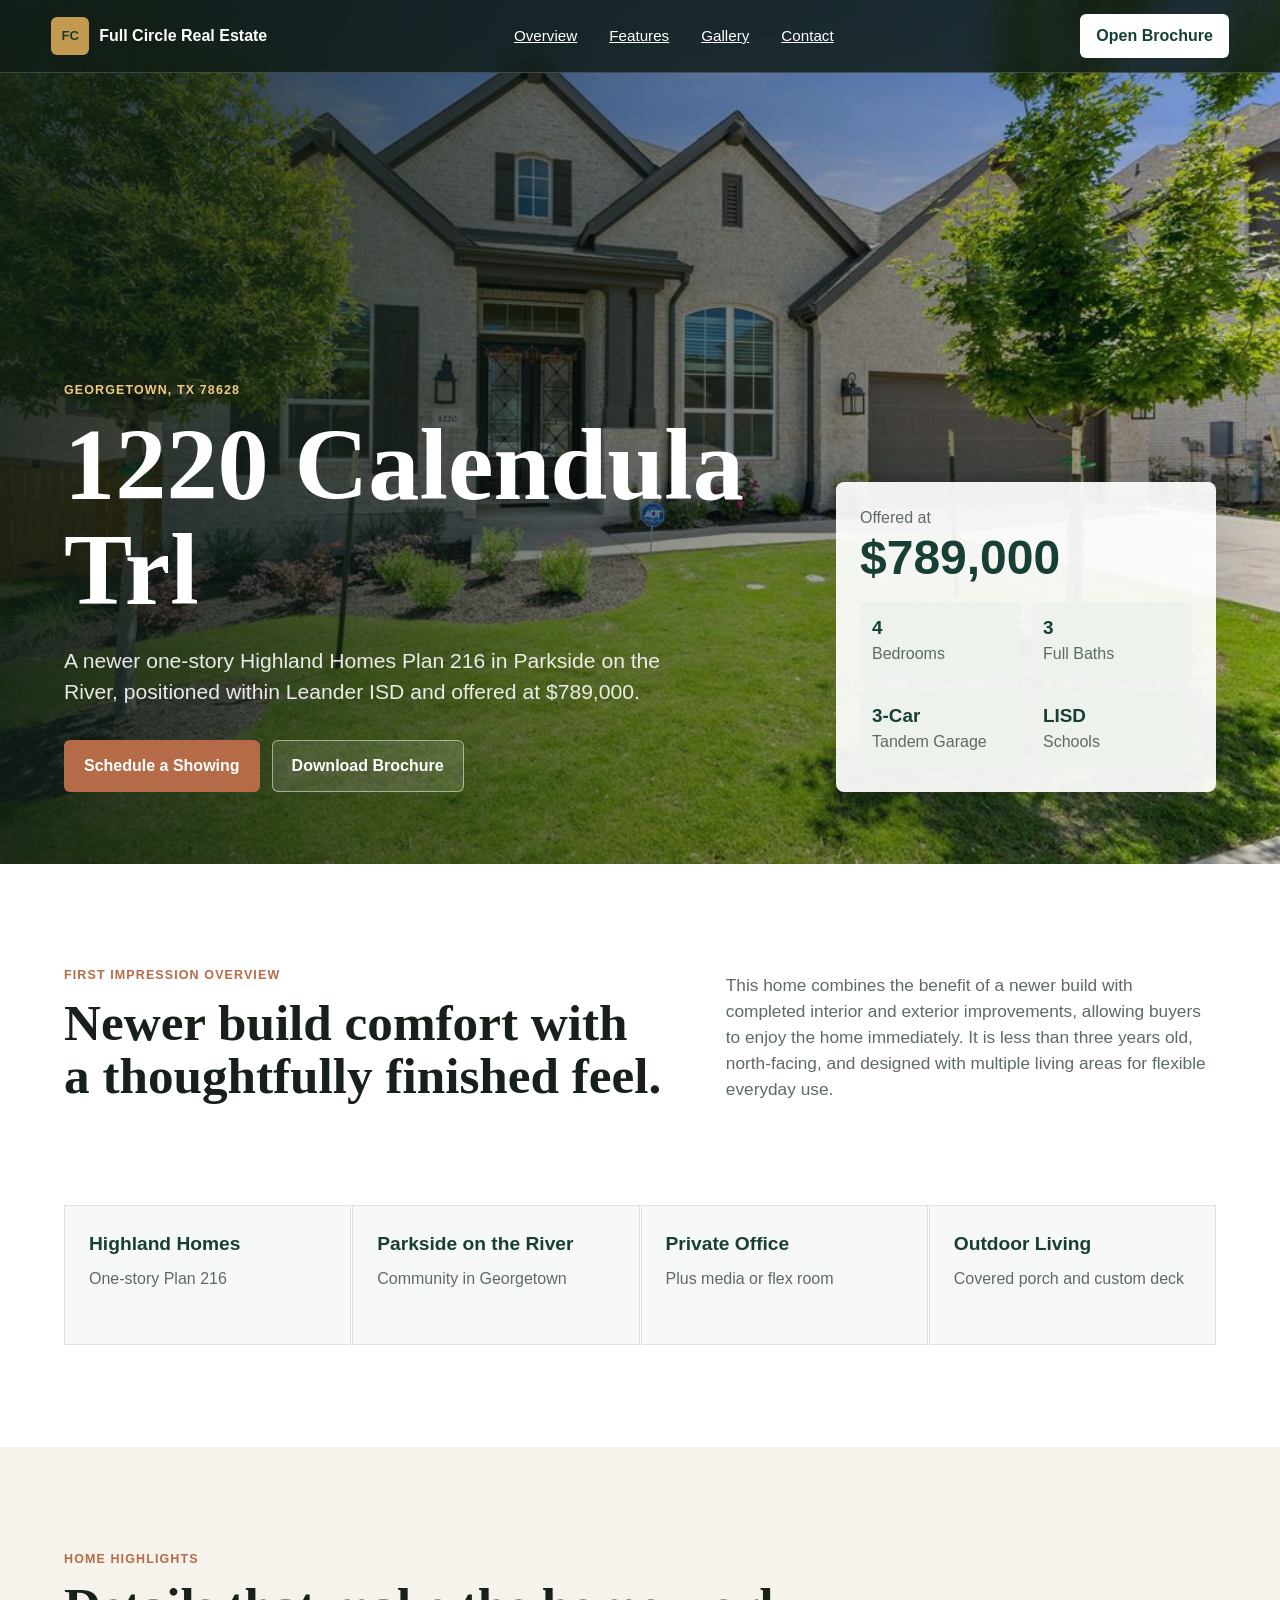
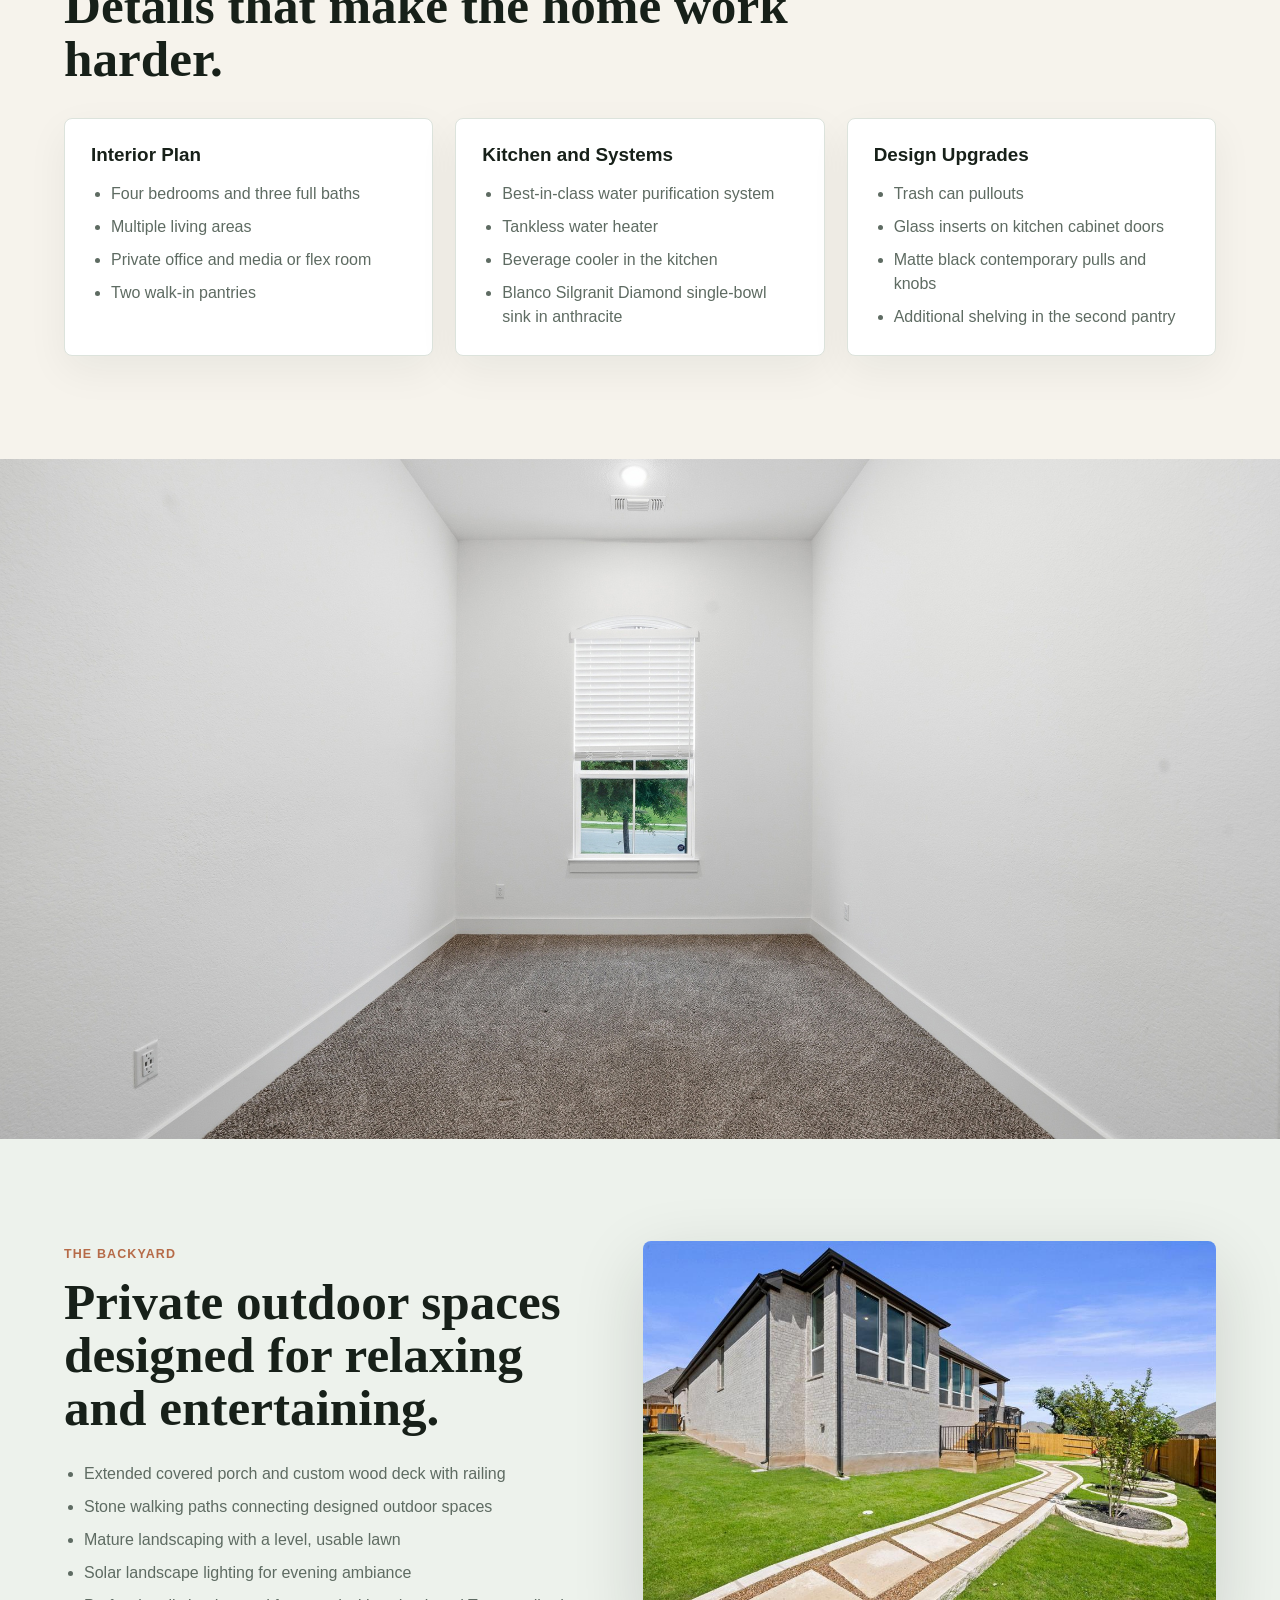
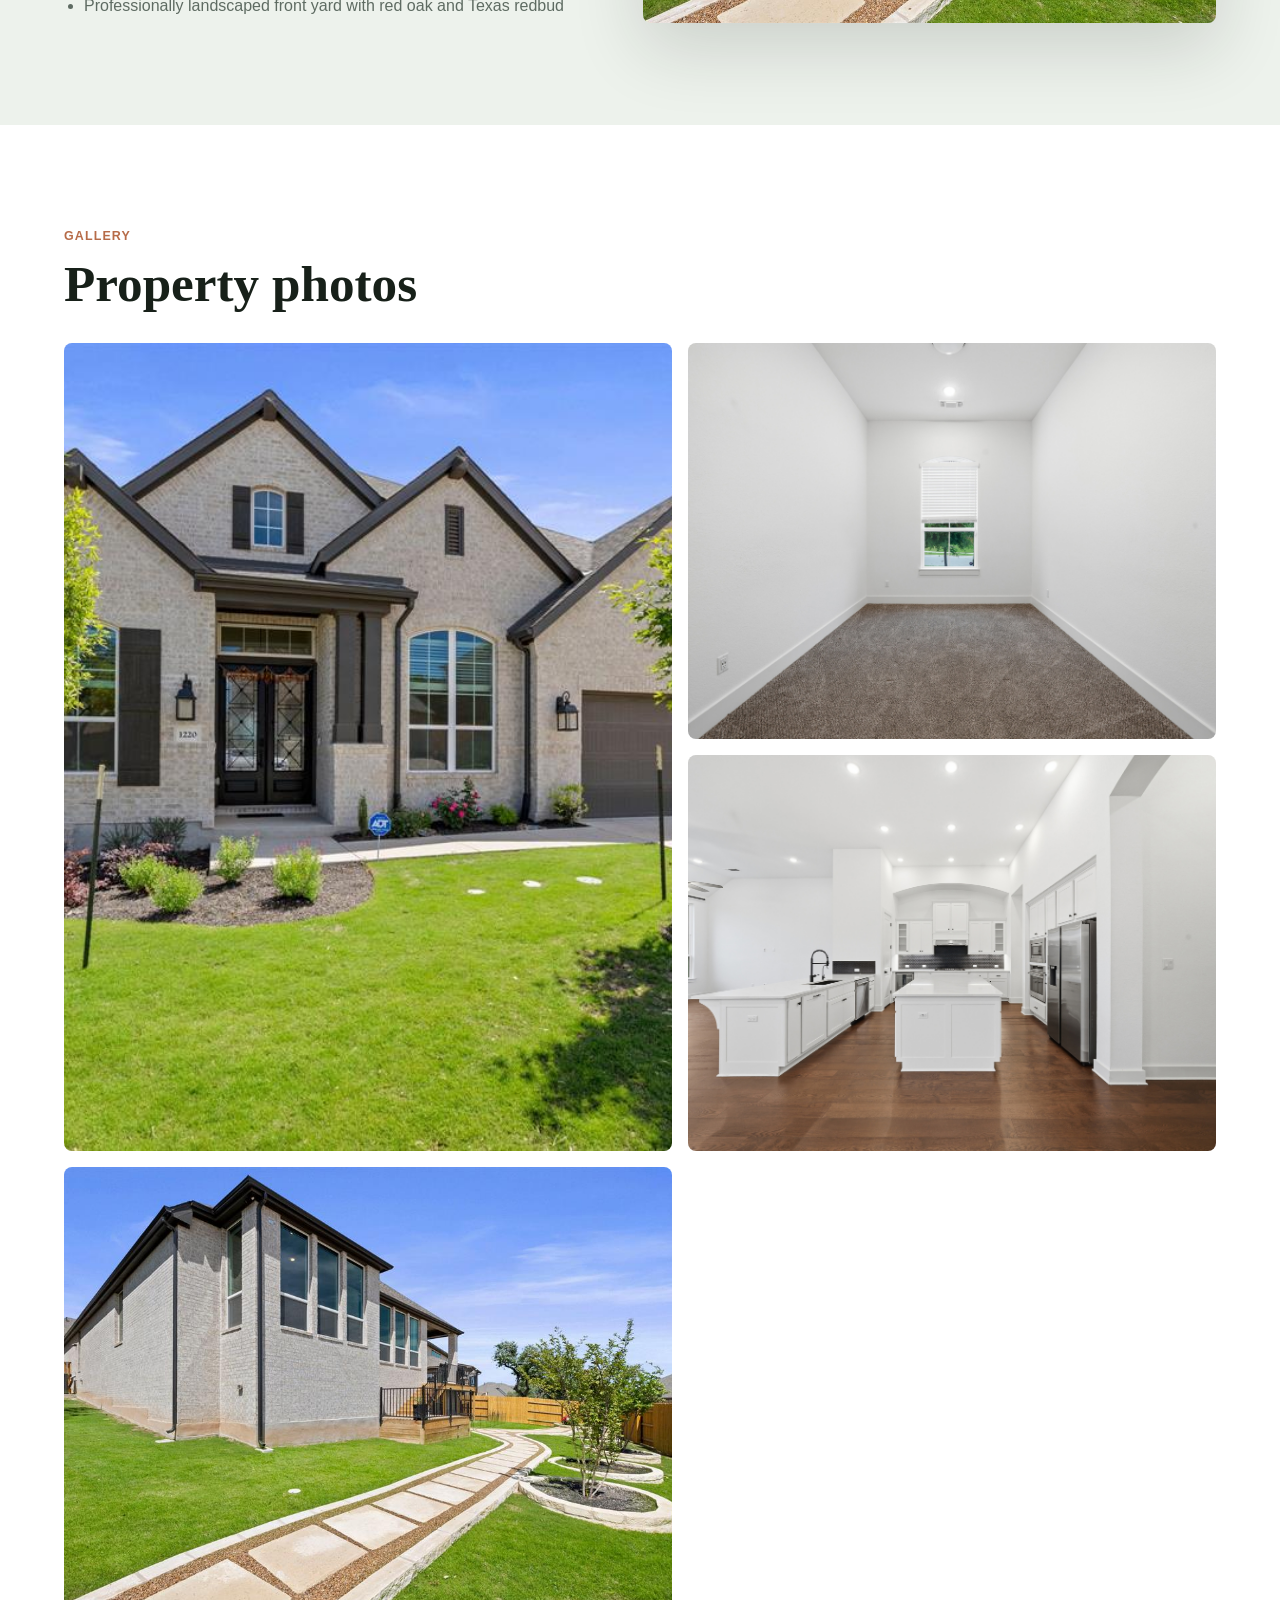
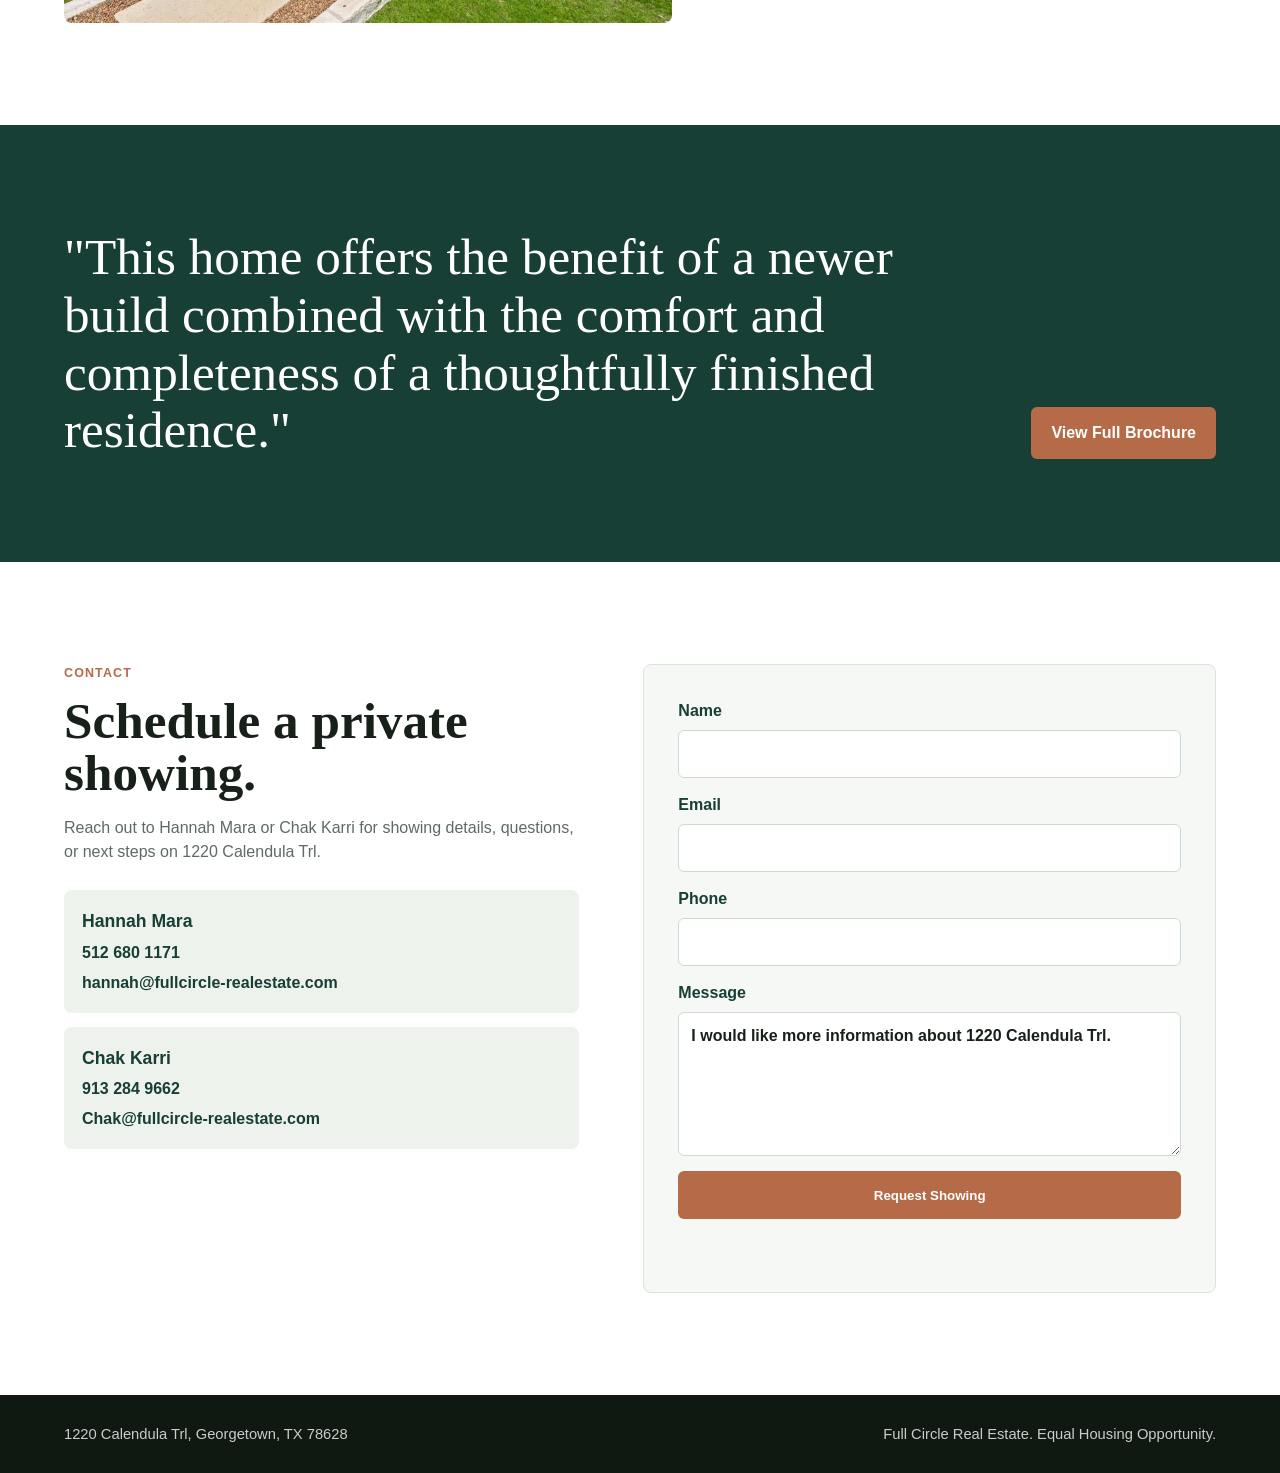
==== index.html @ 037b4bf0 "Add 1220 Calendula listing page" ====
<!doctype html>
<html lang="en">
  <head>
    <meta charset="utf-8" />
    <meta name="viewport" content="width=device-width, initial-scale=1" />
    <title>1220 Calendula Trl, Georgetown TX | Full Circle Real Estate</title>
    <meta
      name="description"
      content="1220 Calendula Trl in Georgetown, TX. Offered at $789,000 by Hannah Mara and Chak Karri with Full Circle Real Estate."
    />
    <link rel="stylesheet" href="styles.css" />
  </head>
  <body>
    <header class="site-header">
      <a class="brand" href="#home" aria-label="1220 Calendula Trl home">
        <span class="brand-mark">FC</span>
        <span>Full Circle Real Estate</span>
      </a>
      <nav class="main-nav" aria-label="Primary navigation">
        <a href="#overview">Overview</a>
        <a href="#features">Features</a>
        <a href="#gallery">Gallery</a>
        <a href="#contact">Contact</a>
      </nav>
      <a class="header-cta" href="assets/1220-calendula-brochure.pdf">Open Brochure</a>
    </header>

    <main>
      <section class="hero" id="home">
        <div class="hero-media" role="img" aria-label="Front exterior of 1220 Calendula Trl"></div>
        <div class="hero-content">
          <p class="eyebrow">Georgetown, TX 78628</p>
          <h1>1220 Calendula Trl</h1>
          <p>
            A newer one-story Highland Homes Plan 216 in Parkside on the River,
            positioned within Leander ISD and offered at $789,000.
          </p>
          <div class="hero-actions">
            <a class="button primary" href="#contact">Schedule a Showing</a>
            <a class="button secondary" href="assets/1220-calendula-brochure.pdf">Download Brochure</a>
          </div>
        </div>
        <aside class="price-panel" aria-label="Property summary">
          <span>Offered at</span>
          <strong>$789,000</strong>
          <div class="summary-grid">
            <span><b>4</b> Bedrooms</span>
            <span><b>3</b> Full Baths</span>
            <span><b>3-Car</b> Tandem Garage</span>
            <span><b>LISD</b> Schools</span>
          </div>
        </aside>
      </section>

      <section class="section overview-section" id="overview">
        <div>
          <p class="eyebrow">First impression overview</p>
          <h2>Newer build comfort with a thoughtfully finished feel.</h2>
        </div>
        <p>
          This home combines the benefit of a newer build with completed interior
          and exterior improvements, allowing buyers to enjoy the home immediately.
          It is less than three years old, north-facing, and designed with multiple
          living areas for flexible everyday use.
        </p>
      </section>

      <section class="section quick-facts" aria-label="Quick property facts">
        <article>
          <strong>Highland Homes</strong>
          <span>One-story Plan 216</span>
        </article>
        <article>
          <strong>Parkside on the River</strong>
          <span>Community in Georgetown</span>
        </article>
        <article>
          <strong>Private Office</strong>
          <span>Plus media or flex room</span>
        </article>
        <article>
          <strong>Outdoor Living</strong>
          <span>Covered porch and custom deck</span>
        </article>
      </section>

      <section class="section feature-section" id="features">
        <div class="section-heading">
          <p class="eyebrow">Home highlights</p>
          <h2>Details that make the home work harder.</h2>
        </div>
        <div class="feature-grid">
          <article>
            <h3>Interior Plan</h3>
            <ul>
              <li>Four bedrooms and three full baths</li>
              <li>Multiple living areas</li>
              <li>Private office and media or flex room</li>
              <li>Two walk-in pantries</li>
            </ul>
          </article>
          <article>
            <h3>Kitchen and Systems</h3>
            <ul>
              <li>Best-in-class water purification system</li>
              <li>Tankless water heater</li>
              <li>Beverage cooler in the kitchen</li>
              <li>Blanco Silgranit Diamond single-bowl sink in anthracite</li>
            </ul>
          </article>
          <article>
            <h3>Design Upgrades</h3>
            <ul>
              <li>Trash can pullouts</li>
              <li>Glass inserts on kitchen cabinet doors</li>
              <li>Matte black contemporary pulls and knobs</li>
              <li>Additional shelving in the second pantry</li>
            </ul>
          </article>
        </div>
      </section>

      <section class="image-band" aria-label="Kitchen and living area">
        <img src="assets/1220-calendula-living-kitchen.jpg" alt="Open living, dining, and kitchen area at 1220 Calendula Trl" />
      </section>

      <section class="section outdoor-section">
        <div class="outdoor-copy">
          <p class="eyebrow">The backyard</p>
          <h2>Private outdoor spaces designed for relaxing and entertaining.</h2>
          <ul class="check-list">
            <li>Extended covered porch and custom wood deck with railing</li>
            <li>Stone walking paths connecting designed outdoor spaces</li>
            <li>Mature landscaping with a level, usable lawn</li>
            <li>Solar landscape lighting for evening ambiance</li>
            <li>Professionally landscaped front yard with red oak and Texas redbud</li>
          </ul>
        </div>
        <img src="assets/1220-calendula-backyard.jpeg" alt="Backyard walking path and lawn at 1220 Calendula Trl" />
      </section>

      <section class="section gallery-section" id="gallery">
        <div class="section-heading">
          <p class="eyebrow">Gallery</p>
          <h2>Property photos</h2>
        </div>
        <div class="gallery-grid">
          <button type="button" data-image="assets/1220-calendula-front.jpeg" data-alt="Front exterior of 1220 Calendula Trl">
            <img src="assets/1220-calendula-front.jpeg" alt="Front exterior of 1220 Calendula Trl" />
          </button>
          <button type="button" data-image="assets/1220-calendula-living-kitchen.jpg" data-alt="Open living and kitchen area">
            <img src="assets/1220-calendula-living-kitchen.jpg" alt="Open living and kitchen area" />
          </button>
          <button type="button" data-image="assets/1220-calendula-kitchen.jpg" data-alt="Kitchen at 1220 Calendula Trl">
            <img src="assets/1220-calendula-kitchen.jpg" alt="Kitchen at 1220 Calendula Trl" />
          </button>
          <button type="button" data-image="assets/1220-calendula-backyard.jpeg" data-alt="Backyard at 1220 Calendula Trl">
            <img src="assets/1220-calendula-backyard.jpeg" alt="Backyard at 1220 Calendula Trl" />
          </button>
        </div>
      </section>

      <section class="section value-section">
        <blockquote>
          "This home offers the benefit of a newer build combined with the comfort
          and completeness of a thoughtfully finished residence."
        </blockquote>
        <a class="button primary" href="assets/1220-calendula-brochure.pdf">View Full Brochure</a>
      </section>

      <section class="section contact-section" id="contact">
        <div class="contact-copy">
          <p class="eyebrow">Contact</p>
          <h2>Schedule a private showing.</h2>
          <p>
            Reach out to Hannah Mara or Chak Karri for showing details, questions,
            or next steps on 1220 Calendula Trl.
          </p>
          <div class="agent-list">
            <article>
              <strong>Hannah Mara</strong>
              <a href="tel:+15126801171">512 680 1171</a>
              <a href="mailto:hannah@fullcircle-realestate.com">hannah@fullcircle-realestate.com</a>
            </article>
            <article>
              <strong>Chak Karri</strong>
              <a href="tel:+19132849662">913 284 9662</a>
              <a href="mailto:Chak@fullcircle-realestate.com">Chak@fullcircle-realestate.com</a>
            </article>
          </div>
        </div>

        <form class="contact-form" id="leadForm">
          <label>
            Name
            <input type="text" name="name" autocomplete="name" required />
          </label>
          <label>
            Email
            <input type="email" name="email" autocomplete="email" required />
          </label>
          <label>
            Phone
            <input type="tel" name="phone" autocomplete="tel" />
          </label>
          <label>
            Message
            <textarea name="message" rows="5">I would like more information about 1220 Calendula Trl.</textarea>
          </label>
          <button class="button primary" type="submit">Request Showing</button>
          <p class="form-status" id="formStatus" role="status" aria-live="polite"></p>
        </form>
      </section>
    </main>

    <footer class="site-footer">
      <span>1220 Calendula Trl, Georgetown, TX 78628</span>
      <span>Full Circle Real Estate. Equal Housing Opportunity.</span>
    </footer>

    <dialog class="lightbox" id="lightbox">
      <button class="lightbox-close" type="button" aria-label="Close photo">Close</button>
      <img src="assets/1220-calendula-front.jpeg" alt="Front exterior of 1220 Calendula Trl" />
    </dialog>

    <script src="script.js"></script>
  </body>
</html>
---- styles.css ----
:root {
  --ink: #172019;
  --muted: #5e6b62;
  --paper: #f6f3ec;
  --white: #ffffff;
  --line: #dce3dc;
  --forest: #173f35;
  --sage: #edf2ec;
  --clay: #b66b48;
  --gold: #c39a50;
  --shadow: 0 24px 70px rgba(23, 32, 25, 0.16);
}

* {
  box-sizing: border-box;
}

html {
  scroll-behavior: smooth;
}

body {
  margin: 0;
  color: var(--ink);
  background: var(--paper);
  font-family: Arial, Helvetica, sans-serif;
  line-height: 1.5;
}

img {
  display: block;
  max-width: 100%;
}

a {
  color: inherit;
}

.site-header {
  position: fixed;
  z-index: 10;
  top: 0;
  left: 0;
  right: 0;
  display: grid;
  grid-template-columns: auto 1fr auto;
  align-items: center;
  gap: 28px;
  min-height: 72px;
  padding: 14px clamp(18px, 4vw, 58px);
  color: var(--white);
  background: rgba(15, 27, 21, 0.82);
  border-bottom: 1px solid rgba(255, 255, 255, 0.18);
  backdrop-filter: blur(16px);
}

.brand,
.main-nav,
.header-cta,
.button,
.agent-list a {
  text-decoration: none;
}

.brand {
  display: inline-flex;
  align-items: center;
  gap: 10px;
  min-width: 0;
  font-weight: 800;
}

.brand-mark {
  display: grid;
  place-items: center;
  width: 38px;
  height: 38px;
  color: var(--forest);
  background: var(--gold);
  border-radius: 6px;
  font-size: 0.82rem;
}

.main-nav {
  justify-self: center;
  display: flex;
  gap: clamp(14px, 3vw, 32px);
  font-size: 0.95rem;
}

.header-cta {
  padding: 10px 16px;
  color: var(--forest);
  background: var(--white);
  border-radius: 6px;
  font-weight: 800;
}

.hero {
  position: relative;
  display: grid;
  grid-template-columns: minmax(0, 1fr) minmax(280px, 380px);
  align-items: end;
  gap: 32px;
  min-height: 96vh;
  padding: 118px clamp(20px, 5vw, 72px) 72px;
  overflow: hidden;
  color: var(--white);
  background: var(--forest);
}

.hero-media {
  position: absolute;
  inset: 0;
  background:
    linear-gradient(90deg, rgba(11, 24, 18, 0.86), rgba(11, 24, 18, 0.44) 52%, rgba(11, 24, 18, 0.14)),
    url("assets/1220-calendula-front.jpeg") center / cover;
}

.hero-content,
.price-panel {
  position: relative;
}

.hero-content {
  max-width: 760px;
}

.eyebrow {
  margin: 0 0 12px;
  color: var(--clay);
  font-size: 0.78rem;
  font-weight: 800;
  letter-spacing: 0.09em;
  text-transform: uppercase;
}

.hero .eyebrow {
  color: #f2c889;
}

h1,
h2,
h3,
p,
li {
  overflow-wrap: anywhere;
}

h1,
h2,
h3 {
  margin: 0;
  line-height: 1.03;
}

h1,
h2,
blockquote {
  font-family: Georgia, "Times New Roman", serif;
}

h1 {
  max-width: 760px;
  font-size: clamp(3rem, 8vw, 7rem);
  font-weight: 600;
}

h2 {
  font-size: clamp(2rem, 4vw, 4rem);
  font-weight: 600;
}

h3 {
  font-size: 1.18rem;
}

.hero-content p:not(.eyebrow) {
  max-width: 620px;
  margin: 22px 0 0;
  color: rgba(255, 255, 255, 0.89);
  font-size: clamp(1.05rem, 2vw, 1.32rem);
}

.hero-actions {
  display: flex;
  flex-wrap: wrap;
  gap: 12px;
  margin-top: 32px;
}

.button {
  display: inline-flex;
  align-items: center;
  justify-content: center;
  min-height: 48px;
  padding: 13px 19px;
  border: 1px solid transparent;
  border-radius: 6px;
  font-weight: 800;
  cursor: pointer;
}

.button.primary {
  color: var(--white);
  background: var(--clay);
}

.button.secondary {
  color: var(--white);
  border-color: rgba(255, 255, 255, 0.5);
  background: rgba(255, 255, 255, 0.12);
}

.price-panel {
  padding: 24px;
  color: var(--ink);
  background: rgba(255, 255, 255, 0.93);
  border-radius: 8px;
  box-shadow: var(--shadow);
}

.price-panel span {
  color: var(--muted);
}

.price-panel strong {
  display: block;
  margin: 4px 0 20px;
  color: var(--forest);
  font-size: clamp(2rem, 5vw, 3rem);
  line-height: 1;
}

.summary-grid {
  display: grid;
  grid-template-columns: 1fr 1fr;
  gap: 10px;
}

.summary-grid span {
  min-height: 78px;
  padding: 12px;
  background: var(--sage);
  border-radius: 6px;
}

.summary-grid b {
  display: block;
  color: var(--forest);
  font-size: 1.18rem;
}

.section {
  padding: clamp(58px, 8vw, 104px) clamp(20px, 5vw, 72px);
}

.overview-section {
  display: grid;
  grid-template-columns: minmax(0, 1fr) minmax(320px, 0.82fr);
  gap: clamp(28px, 5vw, 70px);
  align-items: end;
  background: var(--white);
}

.overview-section > p {
  margin: 0;
  color: var(--muted);
  font-size: 1.08rem;
}

.quick-facts {
  display: grid;
  grid-template-columns: repeat(4, 1fr);
  gap: 1px;
  padding-top: 0;
  background: var(--white);
}

.quick-facts article {
  min-height: 140px;
  padding: 24px;
  background: #f7f9f6;
  border: 1px solid var(--line);
}

.quick-facts strong,
.quick-facts span {
  display: block;
}

.quick-facts strong {
  color: var(--forest);
  font-size: 1.2rem;
}

.quick-facts span {
  margin-top: 8px;
  color: var(--muted);
}

.section-heading {
  max-width: 780px;
  margin-bottom: 32px;
}

.feature-grid {
  display: grid;
  grid-template-columns: repeat(3, 1fr);
  gap: 22px;
}

.feature-grid article {
  padding: 26px;
  background: var(--white);
  border: 1px solid var(--line);
  border-radius: 8px;
  box-shadow: 0 14px 42px rgba(24, 32, 27, 0.06);
}

ul {
  margin: 18px 0 0;
  padding-left: 20px;
  color: var(--muted);
}

li + li {
  margin-top: 9px;
}

.image-band {
  background: var(--forest);
}

.image-band img {
  width: 100%;
  max-height: 680px;
  object-fit: cover;
}

.outdoor-section {
  display: grid;
  grid-template-columns: minmax(0, 0.9fr) minmax(320px, 1fr);
  gap: clamp(28px, 5vw, 64px);
  align-items: center;
  background: var(--sage);
}

.outdoor-section img {
  width: 100%;
  border-radius: 8px;
  box-shadow: var(--shadow);
}

.check-list {
  margin-top: 28px;
}

.gallery-section {
  background: var(--white);
}

.gallery-grid {
  display: grid;
  grid-template-columns: 1.15fr 1fr;
  gap: 16px;
}

.gallery-grid button {
  padding: 0;
  overflow: hidden;
  background: none;
  border: 0;
  border-radius: 8px;
  cursor: pointer;
}

.gallery-grid button:first-child {
  grid-row: span 2;
}

.gallery-grid img {
  width: 100%;
  height: 100%;
  min-height: 220px;
  aspect-ratio: 4 / 3;
  object-fit: cover;
  transition: transform 180ms ease;
}

.gallery-grid button:hover img {
  transform: scale(1.03);
}

.value-section {
  display: flex;
  align-items: end;
  justify-content: space-between;
  gap: 28px;
  color: var(--white);
  background: var(--forest);
}

blockquote {
  max-width: 900px;
  margin: 0;
  font-size: clamp(1.8rem, 4vw, 3.5rem);
  line-height: 1.13;
}

.contact-section {
  display: grid;
  grid-template-columns: 0.9fr 1fr;
  gap: clamp(28px, 5vw, 70px);
  background: var(--white);
}

.contact-copy p:not(.eyebrow) {
  color: var(--muted);
}

.agent-list {
  display: grid;
  gap: 14px;
  margin-top: 26px;
}

.agent-list article {
  display: grid;
  gap: 6px;
  padding: 18px;
  background: var(--sage);
  border-radius: 8px;
}

.agent-list strong {
  color: var(--forest);
  font-size: 1.1rem;
}

.agent-list a {
  color: var(--forest);
  font-weight: 800;
}

.contact-form {
  display: grid;
  gap: 15px;
  padding: clamp(22px, 4vw, 34px);
  background: #f6f8f5;
  border: 1px solid var(--line);
  border-radius: 8px;
}

label {
  display: grid;
  gap: 7px;
  color: var(--forest);
  font-weight: 800;
}

input,
textarea {
  width: 100%;
  min-height: 46px;
  padding: 11px 12px;
  color: var(--ink);
  background: var(--white);
  border: 1px solid #cfd8cf;
  border-radius: 6px;
  font: inherit;
}

textarea {
  resize: vertical;
}

.form-status {
  min-height: 24px;
  margin: 0;
  color: var(--forest);
  font-weight: 800;
}

.site-footer {
  display: flex;
  justify-content: space-between;
  gap: 20px;
  padding: 28px clamp(20px, 5vw, 72px);
  color: rgba(255, 255, 255, 0.78);
  background: #101812;
  font-size: 0.92rem;
}

.lightbox {
  width: min(1100px, 92vw);
  padding: 0;
  overflow: visible;
  background: transparent;
  border: 0;
}

.lightbox::backdrop {
  background: rgba(9, 15, 11, 0.78);
}

.lightbox img {
  width: 100%;
  max-height: 82vh;
  object-fit: contain;
  background: var(--white);
  border-radius: 8px;
}

.lightbox-close {
  position: absolute;
  right: 0;
  bottom: calc(100% + 10px);
  min-height: 40px;
  padding: 8px 14px;
  color: var(--forest);
  background: var(--white);
  border: 0;
  border-radius: 6px;
  font: inherit;
  font-weight: 800;
  cursor: pointer;
}

@media (max-width: 940px) {
  .site-header {
    position: absolute;
    grid-template-columns: 1fr auto;
  }

  .main-nav {
    display: none;
  }

  .hero,
  .overview-section,
  .outdoor-section,
  .contact-section {
    grid-template-columns: 1fr;
  }

  .price-panel {
    max-width: 460px;
  }

  .quick-facts,
  .feature-grid {
    grid-template-columns: 1fr 1fr;
  }

  .value-section {
    align-items: start;
    flex-direction: column;
  }
}

@media (max-width: 640px) {
  .site-header {
    min-height: 68px;
    gap: 12px;
  }

  .brand span:last-child {
    max-width: 140px;
    line-height: 1.05;
  }

  .header-cta {
    padding: 9px 10px;
    font-size: 0.84rem;
  }

  .hero {
    min-height: 94vh;
    padding-top: 104px;
    padding-bottom: 42px;
  }

  .hero-actions {
    width: 100%;
  }

  .button {
    flex: 1 1 auto;
  }

  .summary-grid,
  .quick-facts,
  .feature-grid,
  .gallery-grid {
    grid-template-columns: 1fr;
  }

  .gallery-grid button:first-child {
    grid-row: auto;
  }

  .site-footer {
    flex-direction: column;
  }
}
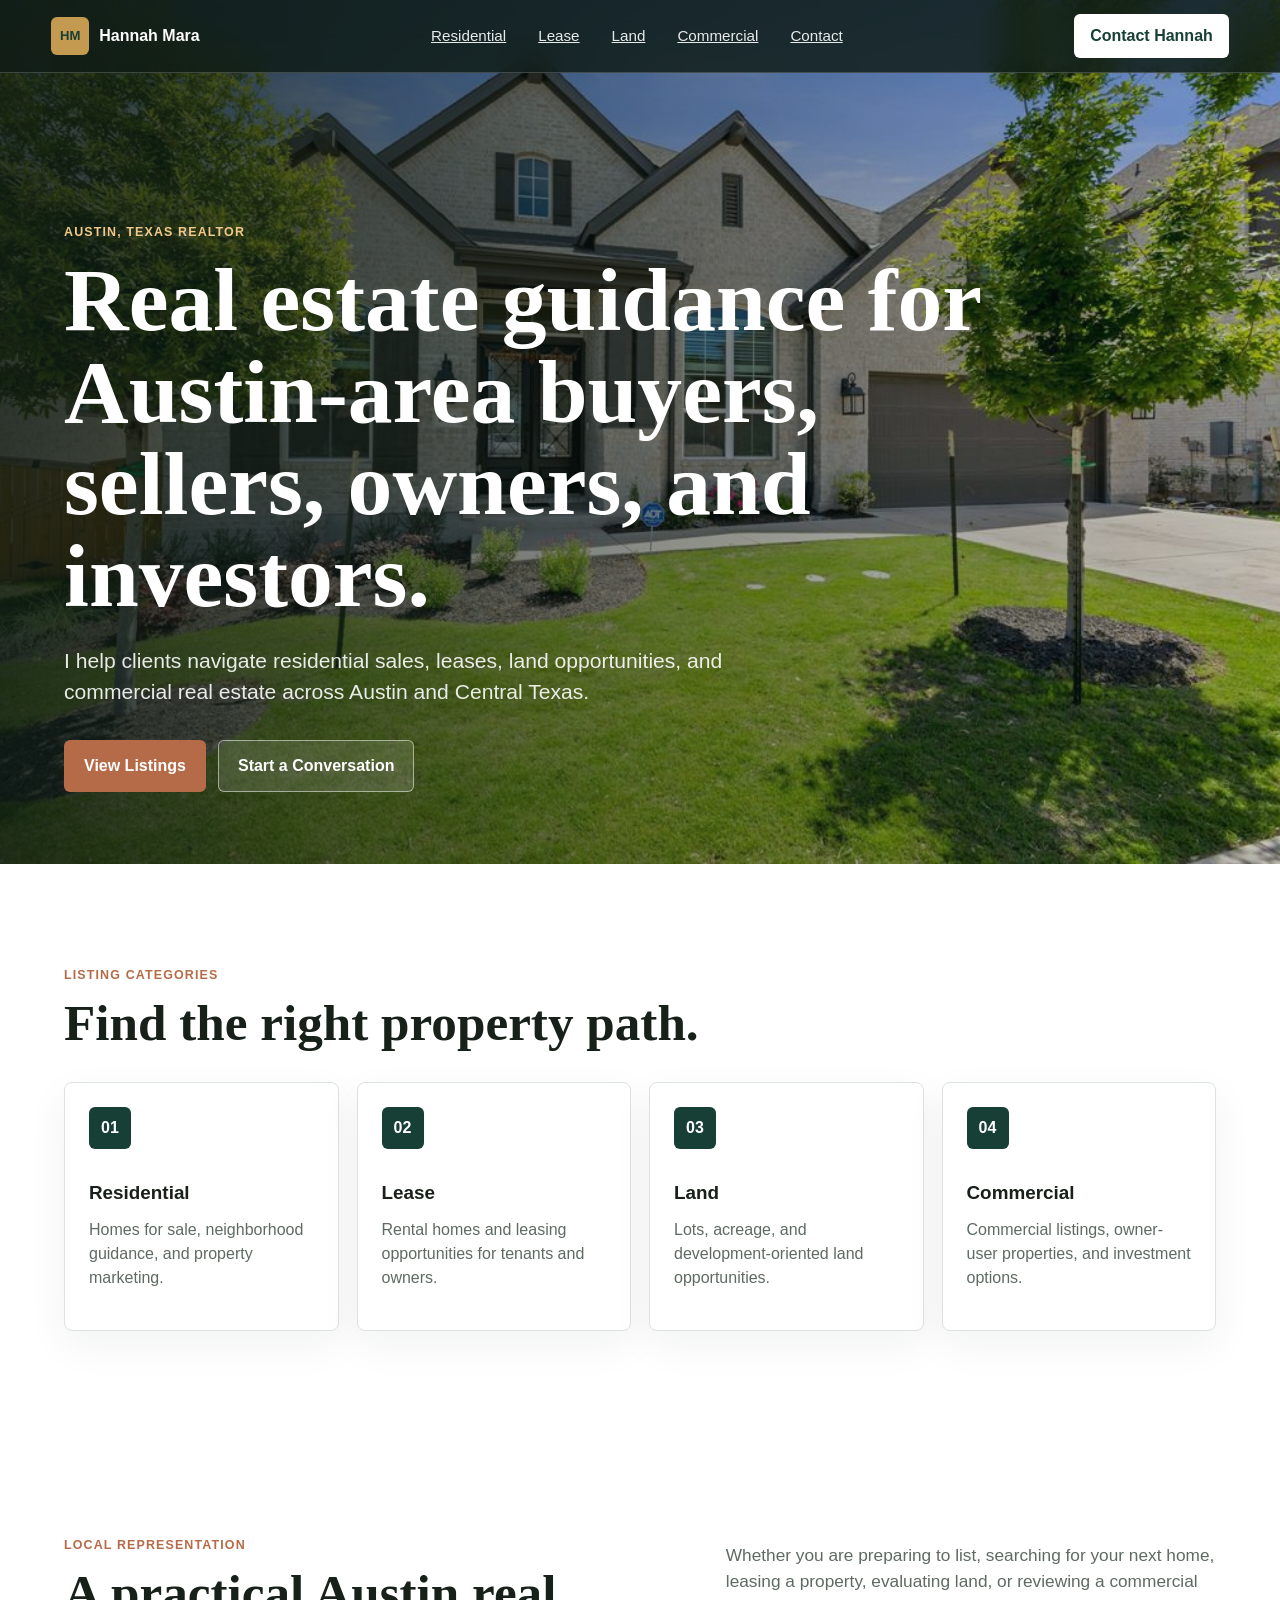
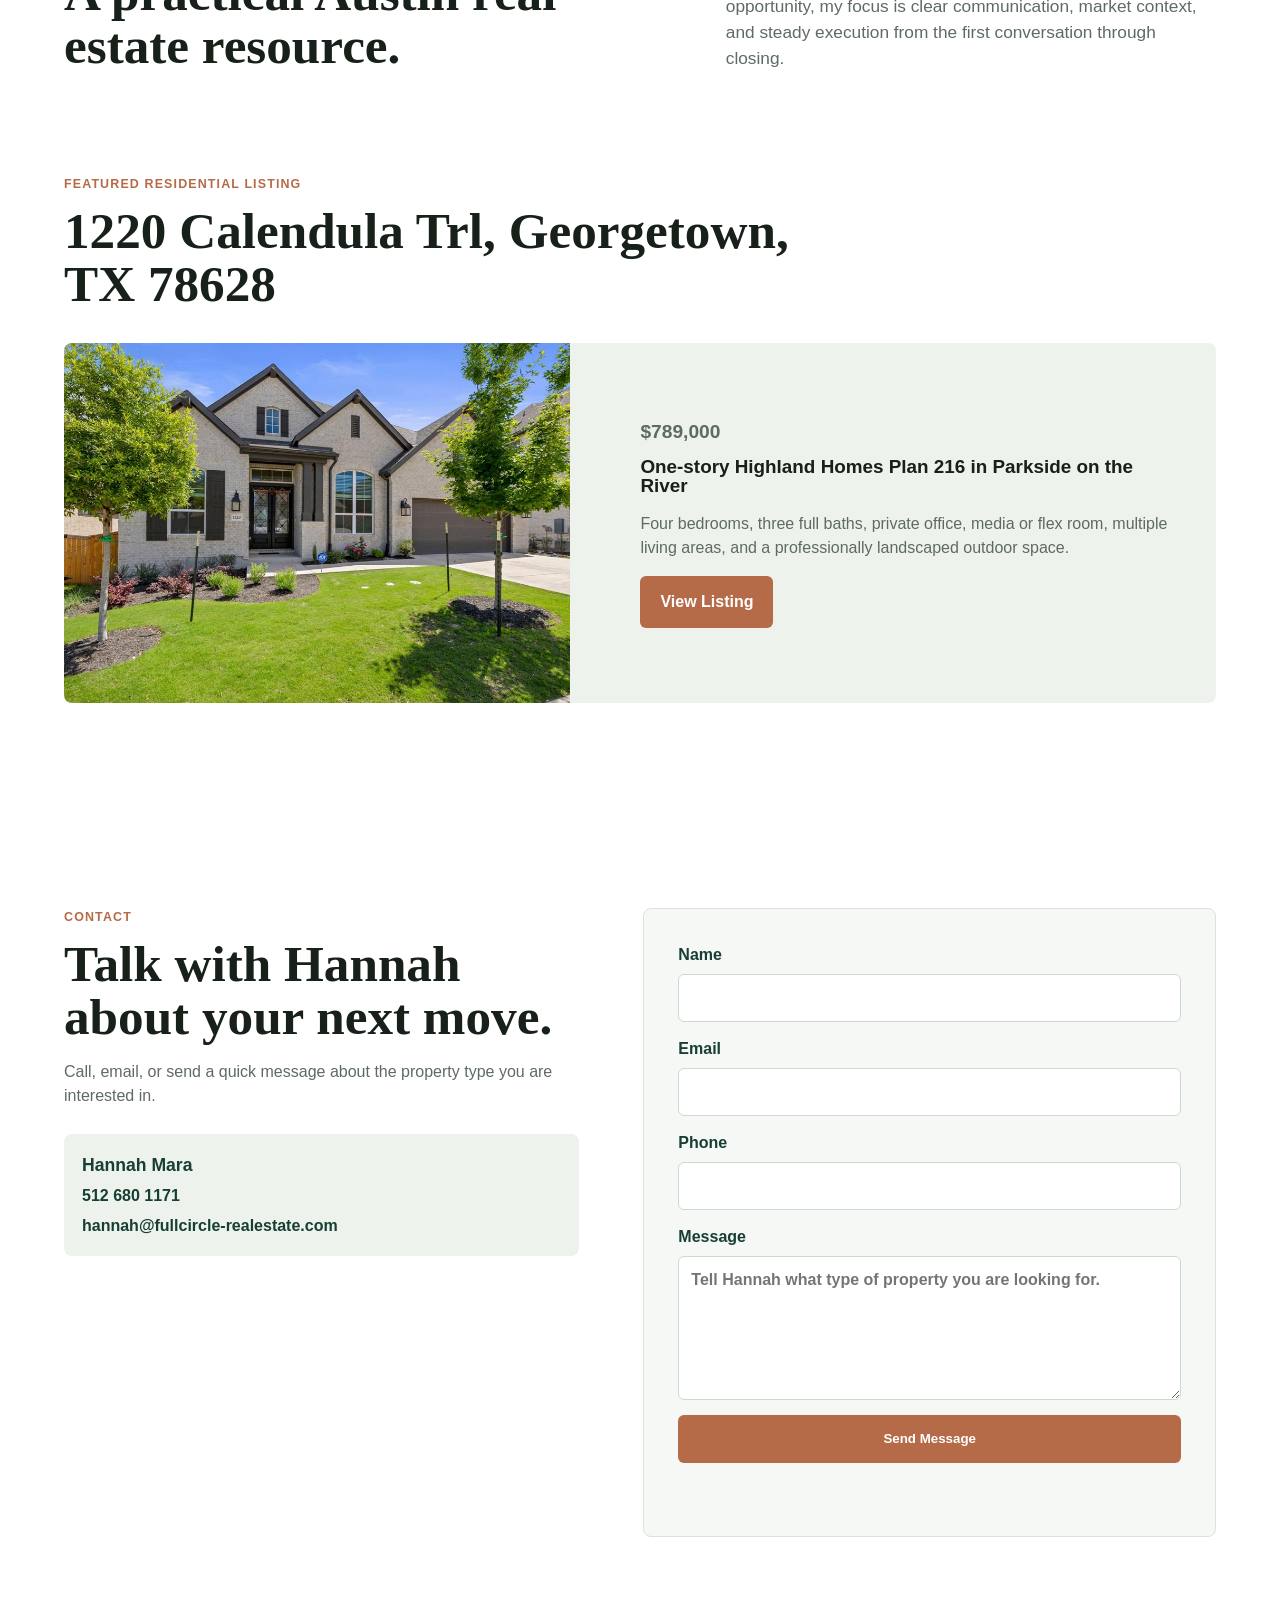
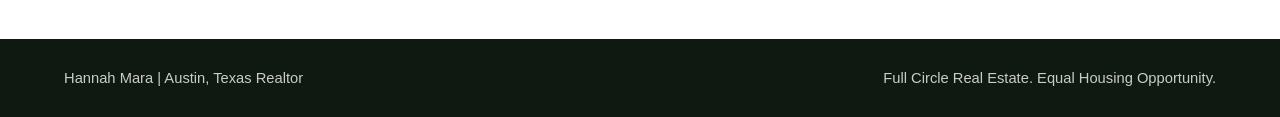
==== commit bafc1e12: "Restructure site by listing category" ====
--- a/index.html
+++ b/index.html
@@ -3,178 +3,114 @@
   <head>
     <meta charset="utf-8" />
     <meta name="viewport" content="width=device-width, initial-scale=1" />
-    <title>1220 Calendula Trl, Georgetown TX | Full Circle Real Estate</title>
+    <title>Hannah Mara | Austin Texas Realtor</title>
     <meta
       name="description"
-      content="1220 Calendula Trl in Georgetown, TX. Offered at $789,000 by Hannah Mara and Chak Karri with Full Circle Real Estate."
+      content="Hannah Mara is an Austin, Texas realtor helping clients with residential, lease, land, and commercial real estate listings."
     />
     <link rel="stylesheet" href="styles.css" />
   </head>
   <body>
     <header class="site-header">
-      <a class="brand" href="#home" aria-label="1220 Calendula Trl home">
-        <span class="brand-mark">FC</span>
-        <span>Full Circle Real Estate</span>
+      <a class="brand" href="index.html" aria-label="Hannah Mara home">
+        <span class="brand-mark">HM</span>
+        <span>Hannah Mara</span>
       </a>
       <nav class="main-nav" aria-label="Primary navigation">
-        <a href="#overview">Overview</a>
-        <a href="#features">Features</a>
-        <a href="#gallery">Gallery</a>
+        <a href="residential.html">Residential</a>
+        <a href="lease.html">Lease</a>
+        <a href="land.html">Land</a>
+        <a href="commercial.html">Commercial</a>
         <a href="#contact">Contact</a>
       </nav>
-      <a class="header-cta" href="assets/1220-calendula-brochure.pdf">Open Brochure</a>
+      <a class="header-cta" href="#contact">Contact Hannah</a>
     </header>
 
     <main>
-      <section class="hero" id="home">
-        <div class="hero-media" role="img" aria-label="Front exterior of 1220 Calendula Trl"></div>
-        <div class="hero-content">
-          <p class="eyebrow">Georgetown, TX 78628</p>
-          <h1>1220 Calendula Trl</h1>
+      <section class="home-hero">
+        <div class="home-hero-media" role="img" aria-label="Austin-area residential listing exterior"></div>
+        <div class="home-hero-content">
+          <p class="eyebrow">Austin, Texas Realtor</p>
+          <h1>Real estate guidance for Austin-area buyers, sellers, owners, and investors.</h1>
           <p>
-            A newer one-story Highland Homes Plan 216 in Parkside on the River,
-            positioned within Leander ISD and offered at $789,000.
+            I help clients navigate residential sales, leases, land opportunities,
+            and commercial real estate across Austin and Central Texas.
           </p>
           <div class="hero-actions">
-            <a class="button primary" href="#contact">Schedule a Showing</a>
-            <a class="button secondary" href="assets/1220-calendula-brochure.pdf">Download Brochure</a>
+            <a class="button primary" href="residential.html">View Listings</a>
+            <a class="button secondary" href="#contact">Start a Conversation</a>
           </div>
         </div>
-        <aside class="price-panel" aria-label="Property summary">
-          <span>Offered at</span>
-          <strong>$789,000</strong>
-          <div class="summary-grid">
-            <span><b>4</b> Bedrooms</span>
-            <span><b>3</b> Full Baths</span>
-            <span><b>3-Car</b> Tandem Garage</span>
-            <span><b>LISD</b> Schools</span>
-          </div>
-        </aside>
       </section>
 
-      <section class="section overview-section" id="overview">
+      <section class="section category-section" aria-label="Listing categories">
+        <div class="section-heading">
+          <p class="eyebrow">Listing categories</p>
+          <h2>Find the right property path.</h2>
+        </div>
+        <div class="category-grid">
+          <a class="category-card" href="residential.html">
+            <span>01</span>
+            <h3>Residential</h3>
+            <p>Homes for sale, neighborhood guidance, and property marketing.</p>
+          </a>
+          <a class="category-card" href="lease.html">
+            <span>02</span>
+            <h3>Lease</h3>
+            <p>Rental homes and leasing opportunities for tenants and owners.</p>
+          </a>
+          <a class="category-card" href="land.html">
+            <span>03</span>
+            <h3>Land</h3>
+            <p>Lots, acreage, and development-oriented land opportunities.</p>
+          </a>
+          <a class="category-card" href="commercial.html">
+            <span>04</span>
+            <h3>Commercial</h3>
+            <p>Commercial listings, owner-user properties, and investment options.</p>
+          </a>
+        </div>
+      </section>
+
+      <section class="section about-section">
         <div>
-          <p class="eyebrow">First impression overview</p>
-          <h2>Newer build comfort with a thoughtfully finished feel.</h2>
+          <p class="eyebrow">Local representation</p>
+          <h2>A practical Austin real estate resource.</h2>
         </div>
         <p>
-          This home combines the benefit of a newer build with completed interior
-          and exterior improvements, allowing buyers to enjoy the home immediately.
-          It is less than three years old, north-facing, and designed with multiple
-          living areas for flexible everyday use.
+          Whether you are preparing to list, searching for your next home, leasing
+          a property, evaluating land, or reviewing a commercial opportunity, my
+          focus is clear communication, market context, and steady execution from
+          the first conversation through closing.
         </p>
       </section>
 
-      <section class="section quick-facts" aria-label="Quick property facts">
-        <article>
-          <strong>Highland Homes</strong>
-          <span>One-story Plan 216</span>
+      <section class="section featured-section">
+        <div class="section-heading">
+          <p class="eyebrow">Featured residential listing</p>
+          <h2>1220 Calendula Trl, Georgetown, TX 78628</h2>
+        </div>
+        <article class="listing-preview">
+          <img src="assets/1220-calendula-front.jpeg" alt="Front exterior of 1220 Calendula Trl" />
+          <div>
+            <p class="listing-price">$789,000</p>
+            <h3>One-story Highland Homes Plan 216 in Parkside on the River</h3>
+            <p>
+              Four bedrooms, three full baths, private office, media or flex room,
+              multiple living areas, and a professionally landscaped outdoor space.
+            </p>
+            <a class="button primary" href="residential/1220-calendula-trl.html">View Listing</a>
+          </div>
         </article>
-        <article>
-          <strong>Parkside on the River</strong>
-          <span>Community in Georgetown</span>
-        </article>
-        <article>
-          <strong>Private Office</strong>
-          <span>Plus media or flex room</span>
-        </article>
-        <article>
-          <strong>Outdoor Living</strong>
-          <span>Covered porch and custom deck</span>
-        </article>
-      </section>
-
-      <section class="section feature-section" id="features">
-        <div class="section-heading">
-          <p class="eyebrow">Home highlights</p>
-          <h2>Details that make the home work harder.</h2>
-        </div>
-        <div class="feature-grid">
-          <article>
-            <h3>Interior Plan</h3>
-            <ul>
-              <li>Four bedrooms and three full baths</li>
-              <li>Multiple living areas</li>
-              <li>Private office and media or flex room</li>
-              <li>Two walk-in pantries</li>
-            </ul>
-          </article>
-          <article>
-            <h3>Kitchen and Systems</h3>
-            <ul>
-              <li>Best-in-class water purification system</li>
-              <li>Tankless water heater</li>
-              <li>Beverage cooler in the kitchen</li>
-              <li>Blanco Silgranit Diamond single-bowl sink in anthracite</li>
-            </ul>
-          </article>
-          <article>
-            <h3>Design Upgrades</h3>
-            <ul>
-              <li>Trash can pullouts</li>
-              <li>Glass inserts on kitchen cabinet doors</li>
-              <li>Matte black contemporary pulls and knobs</li>
-              <li>Additional shelving in the second pantry</li>
-            </ul>
-          </article>
-        </div>
-      </section>
-
-      <section class="image-band" aria-label="Kitchen and living area">
-        <img src="assets/1220-calendula-living-kitchen.jpg" alt="Open living, dining, and kitchen area at 1220 Calendula Trl" />
-      </section>
-
-      <section class="section outdoor-section">
-        <div class="outdoor-copy">
-          <p class="eyebrow">The backyard</p>
-          <h2>Private outdoor spaces designed for relaxing and entertaining.</h2>
-          <ul class="check-list">
-            <li>Extended covered porch and custom wood deck with railing</li>
-            <li>Stone walking paths connecting designed outdoor spaces</li>
-            <li>Mature landscaping with a level, usable lawn</li>
-            <li>Solar landscape lighting for evening ambiance</li>
-            <li>Professionally landscaped front yard with red oak and Texas redbud</li>
-          </ul>
-        </div>
-        <img src="assets/1220-calendula-backyard.jpeg" alt="Backyard walking path and lawn at 1220 Calendula Trl" />
-      </section>
-
-      <section class="section gallery-section" id="gallery">
-        <div class="section-heading">
-          <p class="eyebrow">Gallery</p>
-          <h2>Property photos</h2>
-        </div>
-        <div class="gallery-grid">
-          <button type="button" data-image="assets/1220-calendula-front.jpeg" data-alt="Front exterior of 1220 Calendula Trl">
-            <img src="assets/1220-calendula-front.jpeg" alt="Front exterior of 1220 Calendula Trl" />
-          </button>
-          <button type="button" data-image="assets/1220-calendula-living-kitchen.jpg" data-alt="Open living and kitchen area">
-            <img src="assets/1220-calendula-living-kitchen.jpg" alt="Open living and kitchen area" />
-          </button>
-          <button type="button" data-image="assets/1220-calendula-kitchen.jpg" data-alt="Kitchen at 1220 Calendula Trl">
-            <img src="assets/1220-calendula-kitchen.jpg" alt="Kitchen at 1220 Calendula Trl" />
-          </button>
-          <button type="button" data-image="assets/1220-calendula-backyard.jpeg" data-alt="Backyard at 1220 Calendula Trl">
-            <img src="assets/1220-calendula-backyard.jpeg" alt="Backyard at 1220 Calendula Trl" />
-          </button>
-        </div>
-      </section>
-
-      <section class="section value-section">
-        <blockquote>
-          "This home offers the benefit of a newer build combined with the comfort
-          and completeness of a thoughtfully finished residence."
-        </blockquote>
-        <a class="button primary" href="assets/1220-calendula-brochure.pdf">View Full Brochure</a>
       </section>
 
       <section class="section contact-section" id="contact">
         <div class="contact-copy">
           <p class="eyebrow">Contact</p>
-          <h2>Schedule a private showing.</h2>
+          <h2>Talk with Hannah about your next move.</h2>
           <p>
-            Reach out to Hannah Mara or Chak Karri for showing details, questions,
-            or next steps on 1220 Calendula Trl.
+            Call, email, or send a quick message about the property type you are
+            interested in.
           </p>
           <div class="agent-list">
             <article>
@@ -182,14 +118,8 @@
               <a href="tel:+15126801171">512 680 1171</a>
               <a href="mailto:hannah@fullcircle-realestate.com">hannah@fullcircle-realestate.com</a>
             </article>
-            <article>
-              <strong>Chak Karri</strong>
-              <a href="tel:+19132849662">913 284 9662</a>
-              <a href="mailto:Chak@fullcircle-realestate.com">Chak@fullcircle-realestate.com</a>
-            </article>
           </div>
         </div>
-
         <form class="contact-form" id="leadForm">
           <label>
             Name
@@ -205,23 +135,18 @@
           </label>
           <label>
             Message
-            <textarea name="message" rows="5">I would like more information about 1220 Calendula Trl.</textarea>
+            <textarea name="message" rows="5" placeholder="Tell Hannah what type of property you are looking for."></textarea>
           </label>
-          <button class="button primary" type="submit">Request Showing</button>
+          <button class="button primary" type="submit">Send Message</button>
           <p class="form-status" id="formStatus" role="status" aria-live="polite"></p>
         </form>
       </section>
     </main>
 
     <footer class="site-footer">
-      <span>1220 Calendula Trl, Georgetown, TX 78628</span>
+      <span>Hannah Mara | Austin, Texas Realtor</span>
       <span>Full Circle Real Estate. Equal Housing Opportunity.</span>
     </footer>
-
-    <dialog class="lightbox" id="lightbox">
-      <button class="lightbox-close" type="button" aria-label="Close photo">Close</button>
-      <img src="assets/1220-calendula-front.jpeg" alt="Front exterior of 1220 Calendula Trl" />
-    </dialog>
 
     <script src="script.js"></script>
   </body>
--- a/styles.css
+++ b/styles.css
@@ -54,11 +54,16 @@
   backdrop-filter: blur(16px);
 }
 
+.site-header.solid {
+  background: var(--forest);
+}
+
 .brand,
 .main-nav,
 .header-cta,
 .button,
-.agent-list a {
+.agent-list a,
+.category-card {
   text-decoration: none;
 }
 
@@ -88,6 +93,15 @@
   font-size: 0.95rem;
 }
 
+.main-nav a {
+  opacity: 0.9;
+}
+
+.main-nav a.active {
+  color: #f2c889;
+  opacity: 1;
+}
+
 .header-cta {
   padding: 10px 16px;
   color: var(--forest);
@@ -96,30 +110,61 @@
   font-weight: 800;
 }
 
+.home-hero,
 .hero {
   position: relative;
+  min-height: 96vh;
+  overflow: hidden;
+  color: var(--white);
+  background: var(--forest);
+}
+
+.home-hero {
+  display: grid;
+  align-items: end;
+  padding: 118px clamp(20px, 5vw, 72px) 72px;
+}
+
+.home-hero-media,
+.hero-media {
+  position: absolute;
+  inset: 0;
+}
+
+.home-hero-media {
+  background:
+    linear-gradient(90deg, rgba(11, 24, 18, 0.84), rgba(11, 24, 18, 0.45) 52%, rgba(11, 24, 18, 0.2)),
+    url("assets/1220-calendula-front.jpeg") center / cover;
+}
+
+.home-hero-content,
+.hero-content,
+.price-panel {
+  position: relative;
+}
+
+.home-hero-content {
+  max-width: 940px;
+}
+
+.hero {
   display: grid;
   grid-template-columns: minmax(0, 1fr) minmax(280px, 380px);
   align-items: end;
   gap: 32px;
-  min-height: 96vh;
   padding: 118px clamp(20px, 5vw, 72px) 72px;
-  overflow: hidden;
-  color: var(--white);
-  background: var(--forest);
-}
-
-.hero-media {
-  position: absolute;
-  inset: 0;
+}
+
+.calendula-hero {
   background:
     linear-gradient(90deg, rgba(11, 24, 18, 0.86), rgba(11, 24, 18, 0.44) 52%, rgba(11, 24, 18, 0.14)),
     url("assets/1220-calendula-front.jpeg") center / cover;
 }
 
-.hero-content,
-.price-panel {
-  position: relative;
+.listing-hero .calendula-hero {
+  background:
+    linear-gradient(90deg, rgba(11, 24, 18, 0.86), rgba(11, 24, 18, 0.44) 52%, rgba(11, 24, 18, 0.14)),
+    url("../assets/1220-calendula-front.jpeg") center / cover;
 }
 
 .hero-content {
@@ -135,6 +180,7 @@
   text-transform: uppercase;
 }
 
+.home-hero .eyebrow,
 .hero .eyebrow {
   color: #f2c889;
 }
@@ -161,8 +207,8 @@
 }
 
 h1 {
-  max-width: 760px;
-  font-size: clamp(3rem, 8vw, 7rem);
+  max-width: 1000px;
+  font-size: clamp(2.8rem, 7vw, 6rem);
   font-weight: 600;
 }
 
@@ -175,8 +221,9 @@
   font-size: 1.18rem;
 }
 
+.home-hero-content p:not(.eyebrow),
 .hero-content p:not(.eyebrow) {
-  max-width: 620px;
+  max-width: 680px;
   margin: 22px 0 0;
   color: rgba(255, 255, 255, 0.89);
   font-size: clamp(1.05rem, 2vw, 1.32rem);
@@ -255,18 +302,167 @@
   padding: clamp(58px, 8vw, 104px) clamp(20px, 5vw, 72px);
 }
 
+.page-main {
+  padding-top: 72px;
+}
+
+.page-heading {
+  color: var(--white);
+  background: var(--forest);
+}
+
+.page-heading h1 {
+  max-width: 900px;
+}
+
+.page-heading p:not(.eyebrow) {
+  max-width: 680px;
+  color: rgba(255, 255, 255, 0.82);
+  font-size: 1.12rem;
+}
+
+.category-section,
+.featured-section,
+.gallery-section,
+.overview-section,
+.about-section,
+.contact-section {
+  background: var(--white);
+}
+
+.section-heading {
+  max-width: 780px;
+  margin-bottom: 32px;
+}
+
+.category-grid {
+  display: grid;
+  grid-template-columns: repeat(4, 1fr);
+  gap: 18px;
+}
+
+.category-card,
+.empty-state,
+.listing-card,
+.feature-grid article {
+  background: var(--white);
+  border: 1px solid var(--line);
+  border-radius: 8px;
+  box-shadow: 0 14px 42px rgba(24, 32, 27, 0.06);
+}
+
+.category-card {
+  display: grid;
+  min-height: 230px;
+  padding: 24px;
+  color: var(--ink);
+}
+
+.category-card span {
+  display: grid;
+  place-items: center;
+  width: 42px;
+  height: 42px;
+  color: var(--white);
+  background: var(--forest);
+  border-radius: 6px;
+  font-weight: 800;
+}
+
+.category-card h3 {
+  align-self: end;
+  margin-top: 34px;
+}
+
+.category-card p,
+.listing-preview p,
+.listing-card p,
+.empty-state p,
+.about-section > p,
+.overview-section > p,
+.contact-copy p:not(.eyebrow) {
+  color: var(--muted);
+}
+
+.about-section,
 .overview-section {
   display: grid;
   grid-template-columns: minmax(0, 1fr) minmax(320px, 0.82fr);
   gap: clamp(28px, 5vw, 70px);
   align-items: end;
-  background: var(--white);
-}
-
+}
+
+.about-section > p,
 .overview-section > p {
   margin: 0;
+  font-size: 1.08rem;
+}
+
+.featured-section {
+  padding-top: 0;
+}
+
+.listing-preview,
+.listing-card {
+  display: grid;
+  grid-template-columns: minmax(280px, 0.82fr) 1fr;
+  gap: 28px;
+  overflow: hidden;
+}
+
+.listing-preview {
+  background: var(--sage);
+  border-radius: 8px;
+}
+
+.listing-preview img,
+.listing-card img {
+  width: 100%;
+  height: 100%;
+  min-height: 360px;
+  object-fit: cover;
+}
+
+.listing-preview > div,
+.listing-card-body {
+  align-self: center;
+  padding: clamp(24px, 4vw, 42px);
+}
+
+.listing-price {
+  margin: 0 0 10px;
+  color: var(--clay);
+  font-weight: 800;
+  font-size: 1.2rem;
+}
+
+.listing-card h2 {
+  font-family: Georgia, "Times New Roman", serif;
+  font-size: clamp(2rem, 4vw, 3.2rem);
+}
+
+.listing-index {
+  background: var(--paper);
+}
+
+.empty-state {
+  max-width: 780px;
+  margin: 0 auto;
+  text-align: center;
+}
+
+.empty-state h2 {
+  font-size: clamp(2rem, 4vw, 3rem);
+}
+
+ul {
+  margin: 18px 0 0;
+  padding-left: 20px;
   color: var(--muted);
-  font-size: 1.08rem;
+}
+
+li + li {
+  margin-top: 9px;
 }
 
 .quick-facts {
@@ -299,11 +495,6 @@
   color: var(--muted);
 }
 
-.section-heading {
-  max-width: 780px;
-  margin-bottom: 32px;
-}
-
 .feature-grid {
   display: grid;
   grid-template-columns: repeat(3, 1fr);
@@ -312,20 +503,6 @@
 
 .feature-grid article {
   padding: 26px;
-  background: var(--white);
-  border: 1px solid var(--line);
-  border-radius: 8px;
-  box-shadow: 0 14px 42px rgba(24, 32, 27, 0.06);
-}
-
-ul {
-  margin: 18px 0 0;
-  padding-left: 20px;
-  color: var(--muted);
-}
-
-li + li {
-  margin-top: 9px;
 }
 
 .image-band {
@@ -354,10 +531,6 @@
 
 .check-list {
   margin-top: 28px;
-}
-
-.gallery-section {
-  background: var(--white);
 }
 
 .gallery-grid {
@@ -412,11 +585,6 @@
   display: grid;
   grid-template-columns: 0.9fr 1fr;
   gap: clamp(28px, 5vw, 70px);
-  background: var(--white);
-}
-
-.contact-copy p:not(.eyebrow) {
-  color: var(--muted);
 }
 
 .agent-list {
@@ -527,7 +695,7 @@
   cursor: pointer;
 }
 
-@media (max-width: 940px) {
+@media (max-width: 980px) {
   .site-header {
     position: absolute;
     grid-template-columns: 1fr auto;
@@ -538,9 +706,12 @@
   }
 
   .hero,
+  .about-section,
   .overview-section,
   .outdoor-section,
-  .contact-section {
+  .contact-section,
+  .listing-preview,
+  .listing-card {
     grid-template-columns: 1fr;
   }
 
@@ -548,6 +719,7 @@
     max-width: 460px;
   }
 
+  .category-grid,
   .quick-facts,
   .feature-grid {
     grid-template-columns: 1fr 1fr;
@@ -575,6 +747,7 @@
     font-size: 0.84rem;
   }
 
+  .home-hero,
   .hero {
     min-height: 94vh;
     padding-top: 104px;
@@ -590,6 +763,7 @@
   }
 
   .summary-grid,
+  .category-grid,
   .quick-facts,
   .feature-grid,
   .gallery-grid {
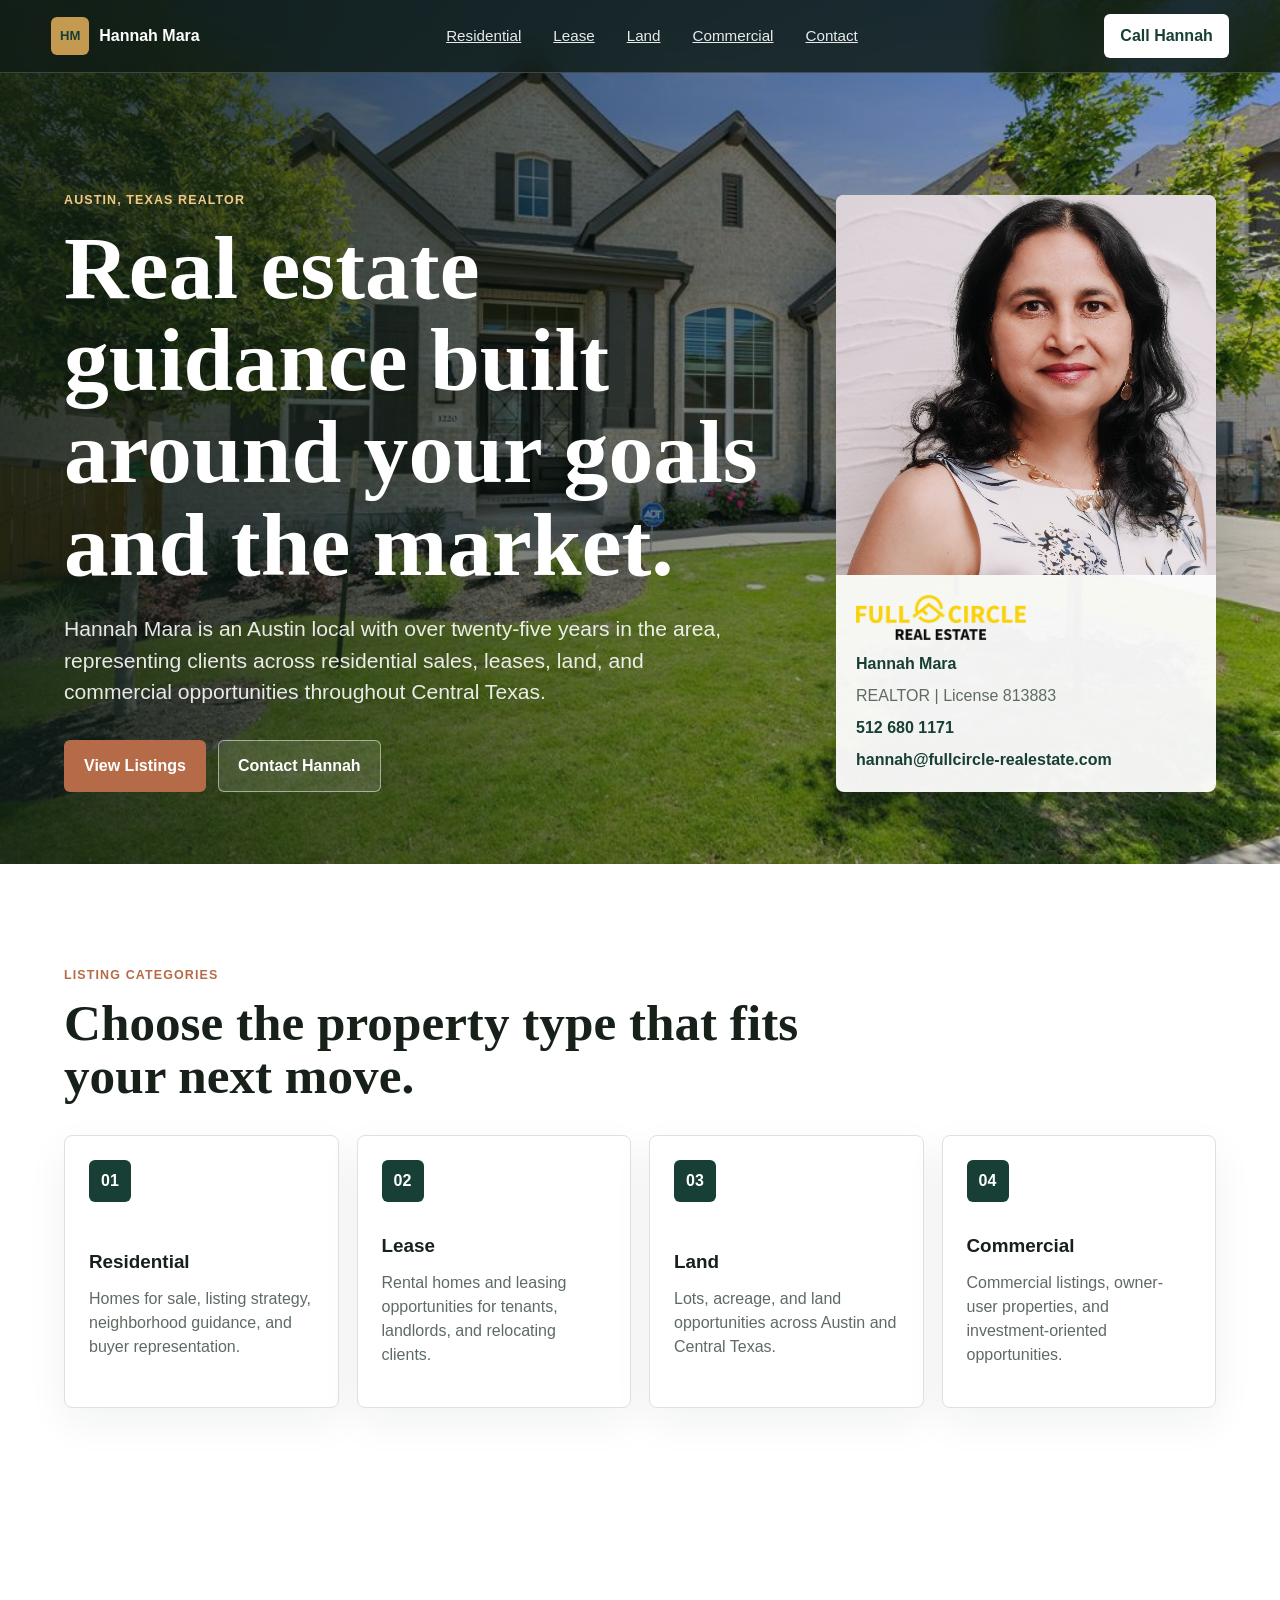
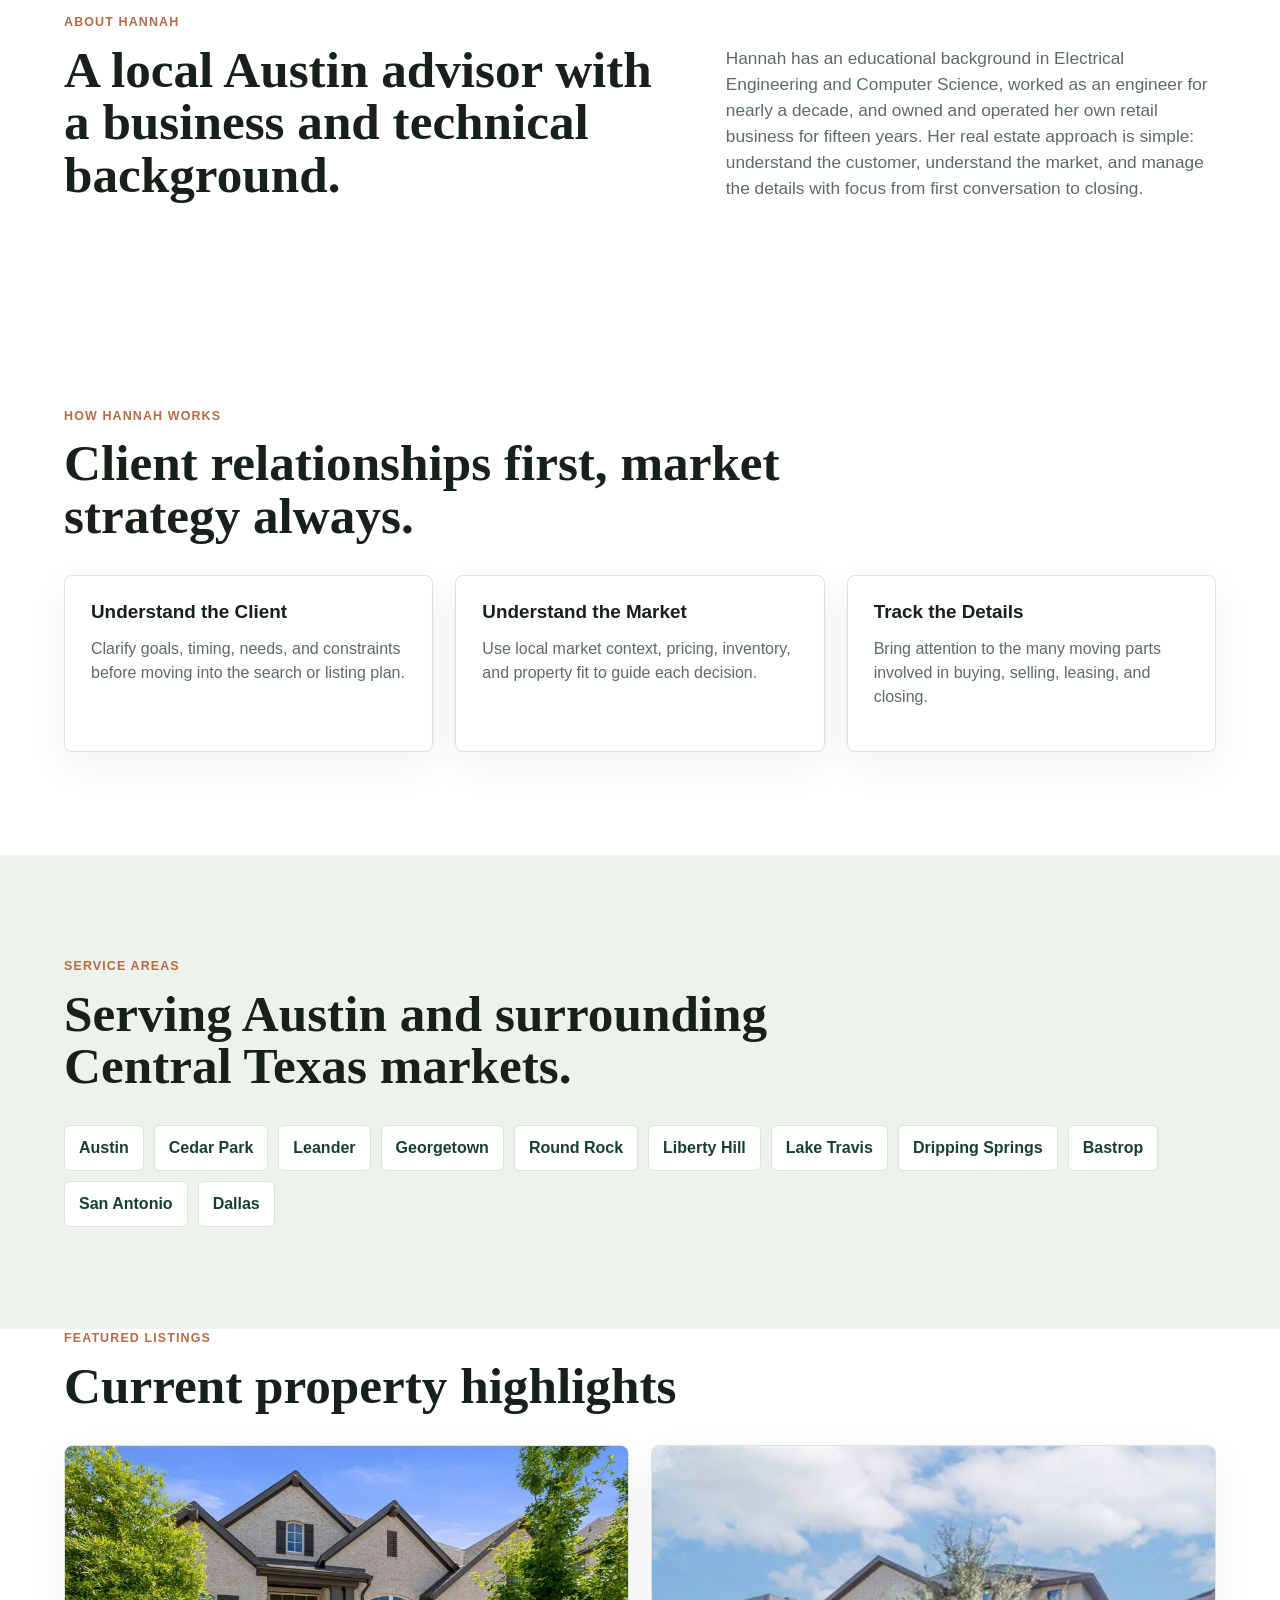
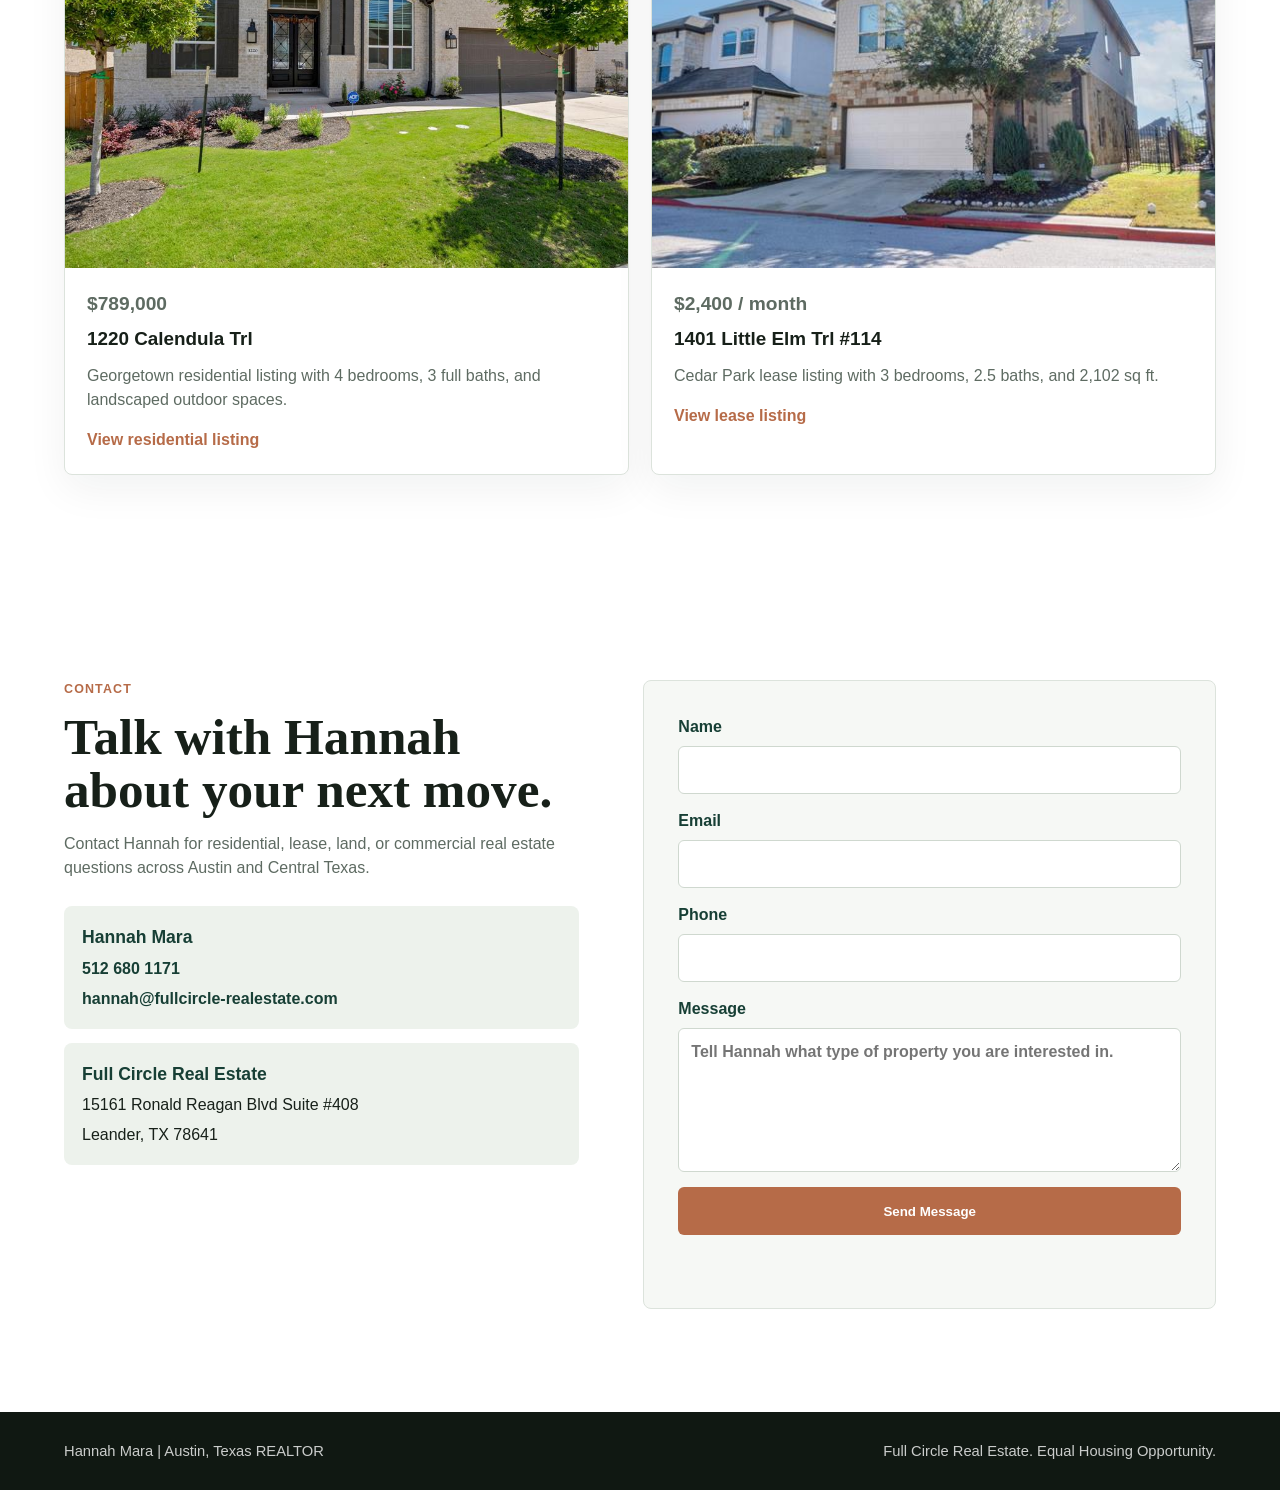
==== commit 1f965f9e: "Update homepage with Hannah Mara profile" ====
--- a/index.html
+++ b/index.html
@@ -6,7 +6,7 @@
     <title>Hannah Mara | Austin Texas Realtor</title>
     <meta
       name="description"
-      content="Hannah Mara is an Austin, Texas realtor helping clients with residential, lease, land, and commercial real estate listings."
+      content="Hannah Mara is an Austin, Texas REALTOR with Full Circle Real Estate, serving residential, lease, land, and commercial clients across Central Texas."
     />
     <link rel="stylesheet" href="styles.css" />
   </head>
@@ -23,85 +23,148 @@
         <a href="commercial.html">Commercial</a>
         <a href="#contact">Contact</a>
       </nav>
-      <a class="header-cta" href="#contact">Contact Hannah</a>
+      <a class="header-cta" href="tel:+15126801171">Call Hannah</a>
     </header>
 
     <main>
-      <section class="home-hero">
+      <section class="home-hero realtor-hero">
         <div class="home-hero-media" role="img" aria-label="Austin-area residential listing exterior"></div>
-        <div class="home-hero-content">
-          <p class="eyebrow">Austin, Texas Realtor</p>
-          <h1>Real estate guidance for Austin-area buyers, sellers, owners, and investors.</h1>
-          <p>
-            I help clients navigate residential sales, leases, land opportunities,
-            and commercial real estate across Austin and Central Texas.
-          </p>
-          <div class="hero-actions">
-            <a class="button primary" href="residential.html">View Listings</a>
-            <a class="button secondary" href="#contact">Start a Conversation</a>
+        <div class="home-hero-content realtor-hero-content">
+          <div>
+            <p class="eyebrow">Austin, Texas REALTOR</p>
+            <h1>Real estate guidance built around your goals and the market.</h1>
+            <p>
+              Hannah Mara is an Austin local with over twenty-five years in the
+              area, representing clients across residential sales, leases, land,
+              and commercial opportunities throughout Central Texas.
+            </p>
+            <div class="hero-actions">
+              <a class="button primary" href="residential.html">View Listings</a>
+              <a class="button secondary" href="#contact">Contact Hannah</a>
+            </div>
           </div>
+          <aside class="profile-card">
+            <img src="assets/hannah-mara-profile.jpg" alt="Hannah Mara" />
+            <div>
+              <img class="broker-logo" src="assets/full-circle-logo.png" alt="Full Circle Real Estate" />
+              <strong>Hannah Mara</strong>
+              <span>REALTOR | License 813883</span>
+              <a href="tel:+15126801171">512 680 1171</a>
+              <a href="mailto:hannah@fullcircle-realestate.com">hannah@fullcircle-realestate.com</a>
+            </div>
+          </aside>
         </div>
       </section>
 
       <section class="section category-section" aria-label="Listing categories">
         <div class="section-heading">
           <p class="eyebrow">Listing categories</p>
-          <h2>Find the right property path.</h2>
+          <h2>Choose the property type that fits your next move.</h2>
         </div>
         <div class="category-grid">
           <a class="category-card" href="residential.html">
             <span>01</span>
             <h3>Residential</h3>
-            <p>Homes for sale, neighborhood guidance, and property marketing.</p>
+            <p>Homes for sale, listing strategy, neighborhood guidance, and buyer representation.</p>
           </a>
           <a class="category-card" href="lease.html">
             <span>02</span>
             <h3>Lease</h3>
-            <p>Rental homes and leasing opportunities for tenants and owners.</p>
+            <p>Rental homes and leasing opportunities for tenants, landlords, and relocating clients.</p>
           </a>
           <a class="category-card" href="land.html">
             <span>03</span>
             <h3>Land</h3>
-            <p>Lots, acreage, and development-oriented land opportunities.</p>
+            <p>Lots, acreage, and land opportunities across Austin and Central Texas.</p>
           </a>
           <a class="category-card" href="commercial.html">
             <span>04</span>
             <h3>Commercial</h3>
-            <p>Commercial listings, owner-user properties, and investment options.</p>
+            <p>Commercial listings, owner-user properties, and investment-oriented opportunities.</p>
           </a>
         </div>
       </section>
 
       <section class="section about-section">
         <div>
-          <p class="eyebrow">Local representation</p>
-          <h2>A practical Austin real estate resource.</h2>
+          <p class="eyebrow">About Hannah</p>
+          <h2>A local Austin advisor with a business and technical background.</h2>
         </div>
         <p>
-          Whether you are preparing to list, searching for your next home, leasing
-          a property, evaluating land, or reviewing a commercial opportunity, my
-          focus is clear communication, market context, and steady execution from
-          the first conversation through closing.
+          Hannah has an educational background in Electrical Engineering and
+          Computer Science, worked as an engineer for nearly a decade, and owned
+          and operated her own retail business for fifteen years. Her real estate
+          approach is simple: understand the customer, understand the market, and
+          manage the details with focus from first conversation to closing.
         </p>
       </section>
 
+      <section class="section strengths-section">
+        <div class="section-heading">
+          <p class="eyebrow">How Hannah works</p>
+          <h2>Client relationships first, market strategy always.</h2>
+        </div>
+        <div class="strength-grid">
+          <article>
+            <h3>Understand the Client</h3>
+            <p>Clarify goals, timing, needs, and constraints before moving into the search or listing plan.</p>
+          </article>
+          <article>
+            <h3>Understand the Market</h3>
+            <p>Use local market context, pricing, inventory, and property fit to guide each decision.</p>
+          </article>
+          <article>
+            <h3>Track the Details</h3>
+            <p>Bring attention to the many moving parts involved in buying, selling, leasing, and closing.</p>
+          </article>
+        </div>
+      </section>
+
+      <section class="section service-area-section">
+        <div class="section-heading">
+          <p class="eyebrow">Service areas</p>
+          <h2>Serving Austin and surrounding Central Texas markets.</h2>
+        </div>
+        <div class="area-list">
+          <span>Austin</span>
+          <span>Cedar Park</span>
+          <span>Leander</span>
+          <span>Georgetown</span>
+          <span>Round Rock</span>
+          <span>Liberty Hill</span>
+          <span>Lake Travis</span>
+          <span>Dripping Springs</span>
+          <span>Bastrop</span>
+          <span>San Antonio</span>
+          <span>Dallas</span>
+        </div>
+      </section>
+
       <section class="section featured-section">
         <div class="section-heading">
-          <p class="eyebrow">Featured residential listing</p>
-          <h2>1220 Calendula Trl, Georgetown, TX 78628</h2>
-        </div>
-        <article class="listing-preview">
-          <img src="assets/1220-calendula-front.jpeg" alt="Front exterior of 1220 Calendula Trl" />
-          <div>
-            <p class="listing-price">$789,000</p>
-            <h3>One-story Highland Homes Plan 216 in Parkside on the River</h3>
-            <p>
-              Four bedrooms, three full baths, private office, media or flex room,
-              multiple living areas, and a professionally landscaped outdoor space.
-            </p>
-            <a class="button primary" href="residential/1220-calendula-trl.html">View Listing</a>
-          </div>
-        </article>
+          <p class="eyebrow">Featured listings</p>
+          <h2>Current property highlights</h2>
+        </div>
+        <div class="featured-grid">
+          <article class="mini-listing-card">
+            <img src="assets/1220-calendula-front.jpeg" alt="Front exterior of 1220 Calendula Trl" />
+            <div>
+              <p class="listing-price">$789,000</p>
+              <h3>1220 Calendula Trl</h3>
+              <p>Georgetown residential listing with 4 bedrooms, 3 full baths, and landscaped outdoor spaces.</p>
+              <a href="residential/1220-calendula-trl.html">View residential listing</a>
+            </div>
+          </article>
+          <article class="mini-listing-card">
+            <img src="assets/1401-little-elm-1.jpg" alt="Exterior of 1401 Little Elm Trl Unit 114" />
+            <div>
+              <p class="listing-price">$2,400 / month</p>
+              <h3>1401 Little Elm Trl #114</h3>
+              <p>Cedar Park lease listing with 3 bedrooms, 2.5 baths, and 2,102 sq ft.</p>
+              <a href="lease/1401-little-elm-trl.html">View lease listing</a>
+            </div>
+          </article>
+        </div>
       </section>
 
       <section class="section contact-section" id="contact">
@@ -109,8 +172,8 @@
           <p class="eyebrow">Contact</p>
           <h2>Talk with Hannah about your next move.</h2>
           <p>
-            Call, email, or send a quick message about the property type you are
-            interested in.
+            Contact Hannah for residential, lease, land, or commercial real estate
+            questions across Austin and Central Texas.
           </p>
           <div class="agent-list">
             <article>
@@ -118,6 +181,11 @@
               <a href="tel:+15126801171">512 680 1171</a>
               <a href="mailto:hannah@fullcircle-realestate.com">hannah@fullcircle-realestate.com</a>
             </article>
+            <article>
+              <strong>Full Circle Real Estate</strong>
+              <span>15161 Ronald Reagan Blvd Suite #408</span>
+              <span>Leander, TX 78641</span>
+            </article>
           </div>
         </div>
         <form class="contact-form" id="leadForm">
@@ -135,7 +203,7 @@
           </label>
           <label>
             Message
-            <textarea name="message" rows="5" placeholder="Tell Hannah what type of property you are looking for."></textarea>
+            <textarea name="message" rows="5" placeholder="Tell Hannah what type of property you are interested in."></textarea>
           </label>
           <button class="button primary" type="submit">Send Message</button>
           <p class="form-status" id="formStatus" role="status" aria-live="polite"></p>
@@ -144,7 +212,7 @@
     </main>
 
     <footer class="site-footer">
-      <span>Hannah Mara | Austin, Texas Realtor</span>
+      <span>Hannah Mara | Austin, Texas REALTOR</span>
       <span>Full Circle Real Estate. Equal Housing Opportunity.</span>
     </footer>
 
--- a/styles.css
+++ b/styles.css
@@ -147,6 +147,54 @@
   max-width: 940px;
 }
 
+.realtor-hero-content {
+  display: grid;
+  grid-template-columns: minmax(0, 1fr) minmax(280px, 380px);
+  align-items: end;
+  gap: clamp(28px, 5vw, 64px);
+  max-width: 1180px;
+}
+
+.profile-card {
+  overflow: hidden;
+  color: var(--ink);
+  background: rgba(255, 255, 255, 0.94);
+  border-radius: 8px;
+  box-shadow: var(--shadow);
+}
+
+.profile-card > img {
+  width: 100%;
+  aspect-ratio: 1 / 1;
+  object-fit: cover;
+}
+
+.profile-card > div {
+  display: grid;
+  gap: 8px;
+  padding: 20px;
+}
+
+.profile-card strong,
+.profile-card a {
+  color: var(--forest);
+  font-weight: 800;
+}
+
+.profile-card a {
+  text-decoration: none;
+}
+
+.profile-card span {
+  color: var(--muted);
+}
+
+.broker-logo {
+  width: 170px;
+  height: auto;
+  margin-bottom: 4px;
+}
+
 .hero {
   display: grid;
   grid-template-columns: minmax(0, 1fr) minmax(280px, 380px);
@@ -165,6 +213,12 @@
   background:
     linear-gradient(90deg, rgba(11, 24, 18, 0.86), rgba(11, 24, 18, 0.44) 52%, rgba(11, 24, 18, 0.14)),
     url("../assets/1220-calendula-front.jpeg") center / cover;
+}
+
+.listing-hero .little-elm-hero {
+  background:
+    linear-gradient(90deg, rgba(11, 24, 18, 0.86), rgba(11, 24, 18, 0.44) 52%, rgba(11, 24, 18, 0.14)),
+    url("../assets/1401-little-elm-1.jpg") center / cover;
 }
 
 .hero-content {
@@ -326,7 +380,8 @@
 .gallery-section,
 .overview-section,
 .about-section,
-.contact-section {
+.contact-section,
+.strengths-section {
   background: var(--white);
 }
 
@@ -380,7 +435,9 @@
 .empty-state p,
 .about-section > p,
 .overview-section > p,
-.contact-copy p:not(.eyebrow) {
+.contact-copy p:not(.eyebrow),
+.strength-grid p,
+.mini-listing-card p {
   color: var(--muted);
 }
 
@@ -400,6 +457,68 @@
 
 .featured-section {
   padding-top: 0;
+}
+
+.strength-grid,
+.featured-grid {
+  display: grid;
+  grid-template-columns: repeat(3, 1fr);
+  gap: 22px;
+}
+
+.strength-grid article,
+.mini-listing-card {
+  background: var(--white);
+  border: 1px solid var(--line);
+  border-radius: 8px;
+  box-shadow: 0 14px 42px rgba(24, 32, 27, 0.06);
+}
+
+.strength-grid article {
+  padding: 26px;
+}
+
+.service-area-section {
+  background: var(--sage);
+}
+
+.area-list {
+  display: flex;
+  flex-wrap: wrap;
+  gap: 10px;
+}
+
+.area-list span {
+  padding: 10px 14px;
+  color: var(--forest);
+  background: var(--white);
+  border: 1px solid var(--line);
+  border-radius: 6px;
+  font-weight: 800;
+}
+
+.featured-grid {
+  grid-template-columns: 1fr 1fr;
+}
+
+.mini-listing-card {
+  overflow: hidden;
+}
+
+.mini-listing-card img {
+  width: 100%;
+  aspect-ratio: 4 / 3;
+  object-fit: cover;
+}
+
+.mini-listing-card > div {
+  padding: 22px;
+}
+
+.mini-listing-card a {
+  color: var(--clay);
+  font-weight: 800;
+  text-decoration: none;
 }
 
 .listing-preview,
@@ -706,6 +825,7 @@
   }
 
   .hero,
+  .realtor-hero-content,
   .about-section,
   .overview-section,
   .outdoor-section,
@@ -721,7 +841,8 @@
 
   .category-grid,
   .quick-facts,
-  .feature-grid {
+  .feature-grid,
+  .strength-grid {
     grid-template-columns: 1fr 1fr;
   }
 
@@ -766,6 +887,8 @@
   .category-grid,
   .quick-facts,
   .feature-grid,
+  .strength-grid,
+  .featured-grid,
   .gallery-grid {
     grid-template-columns: 1fr;
   }
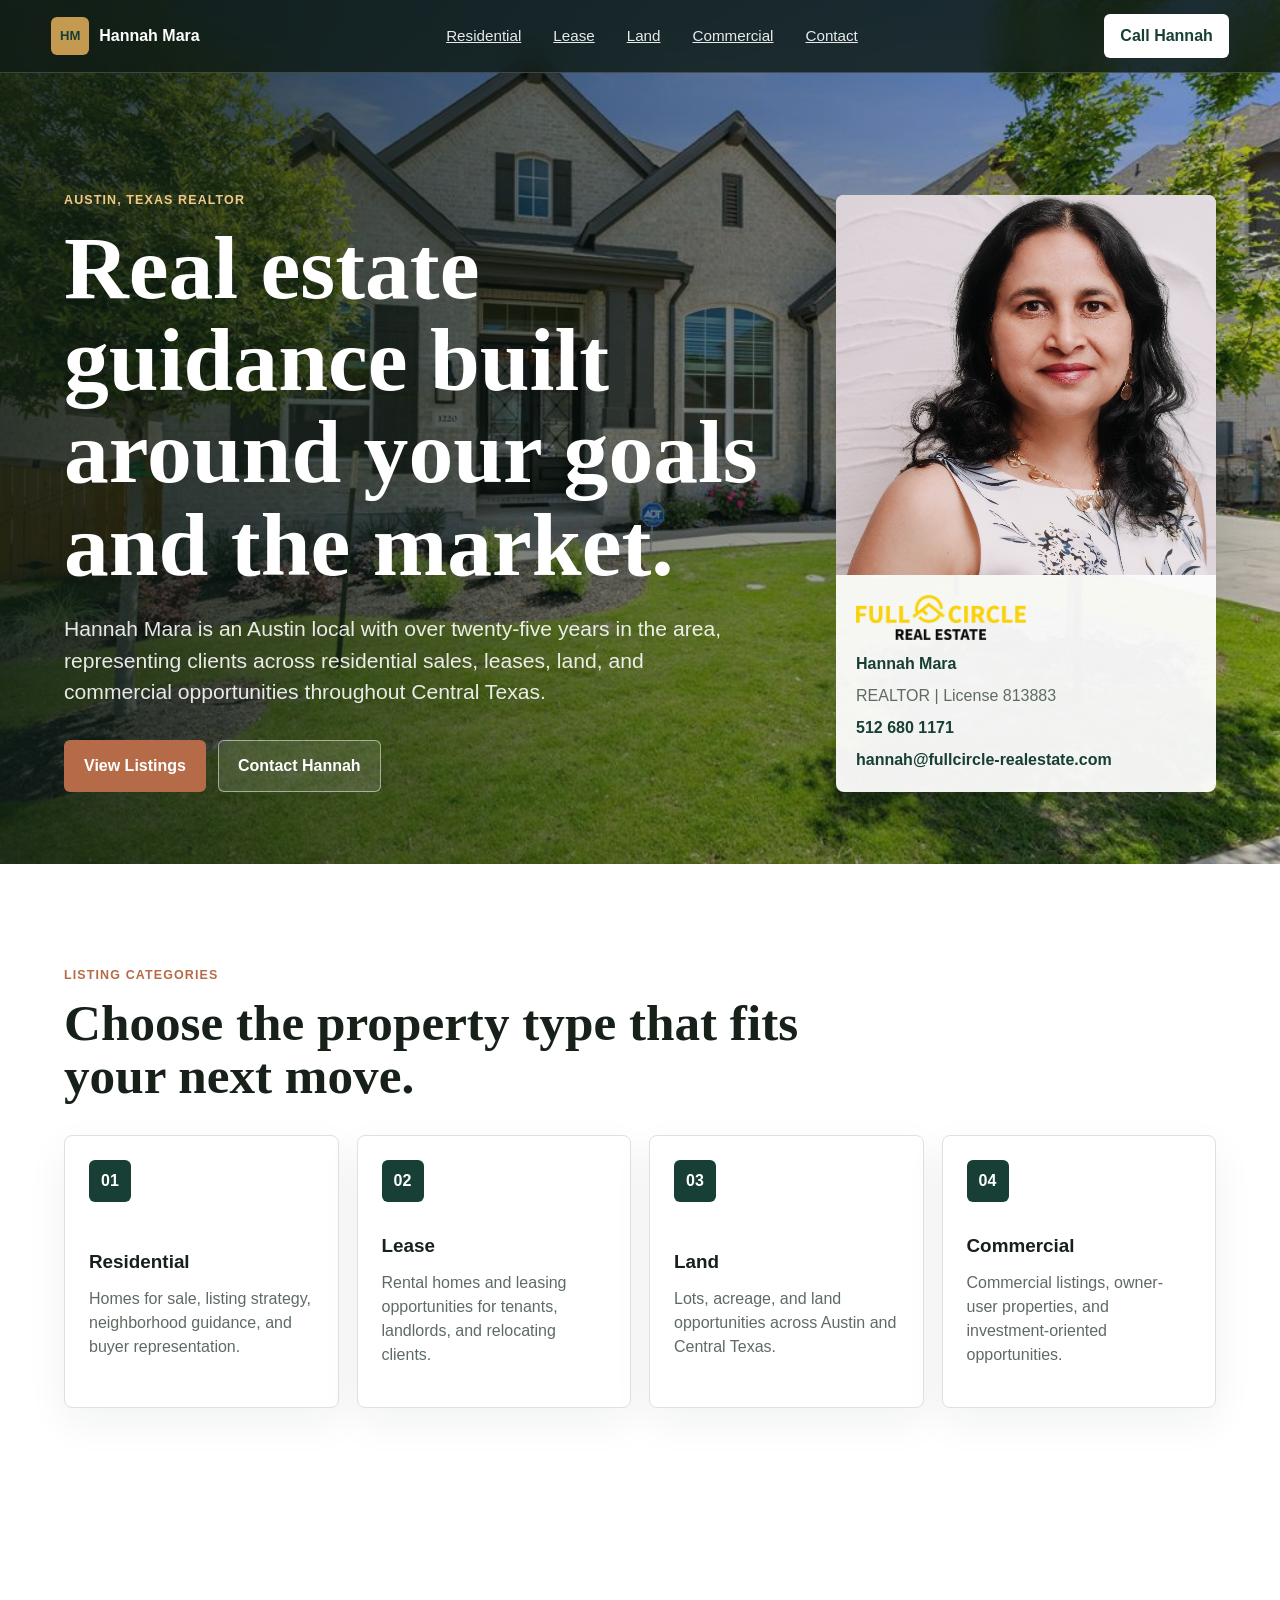
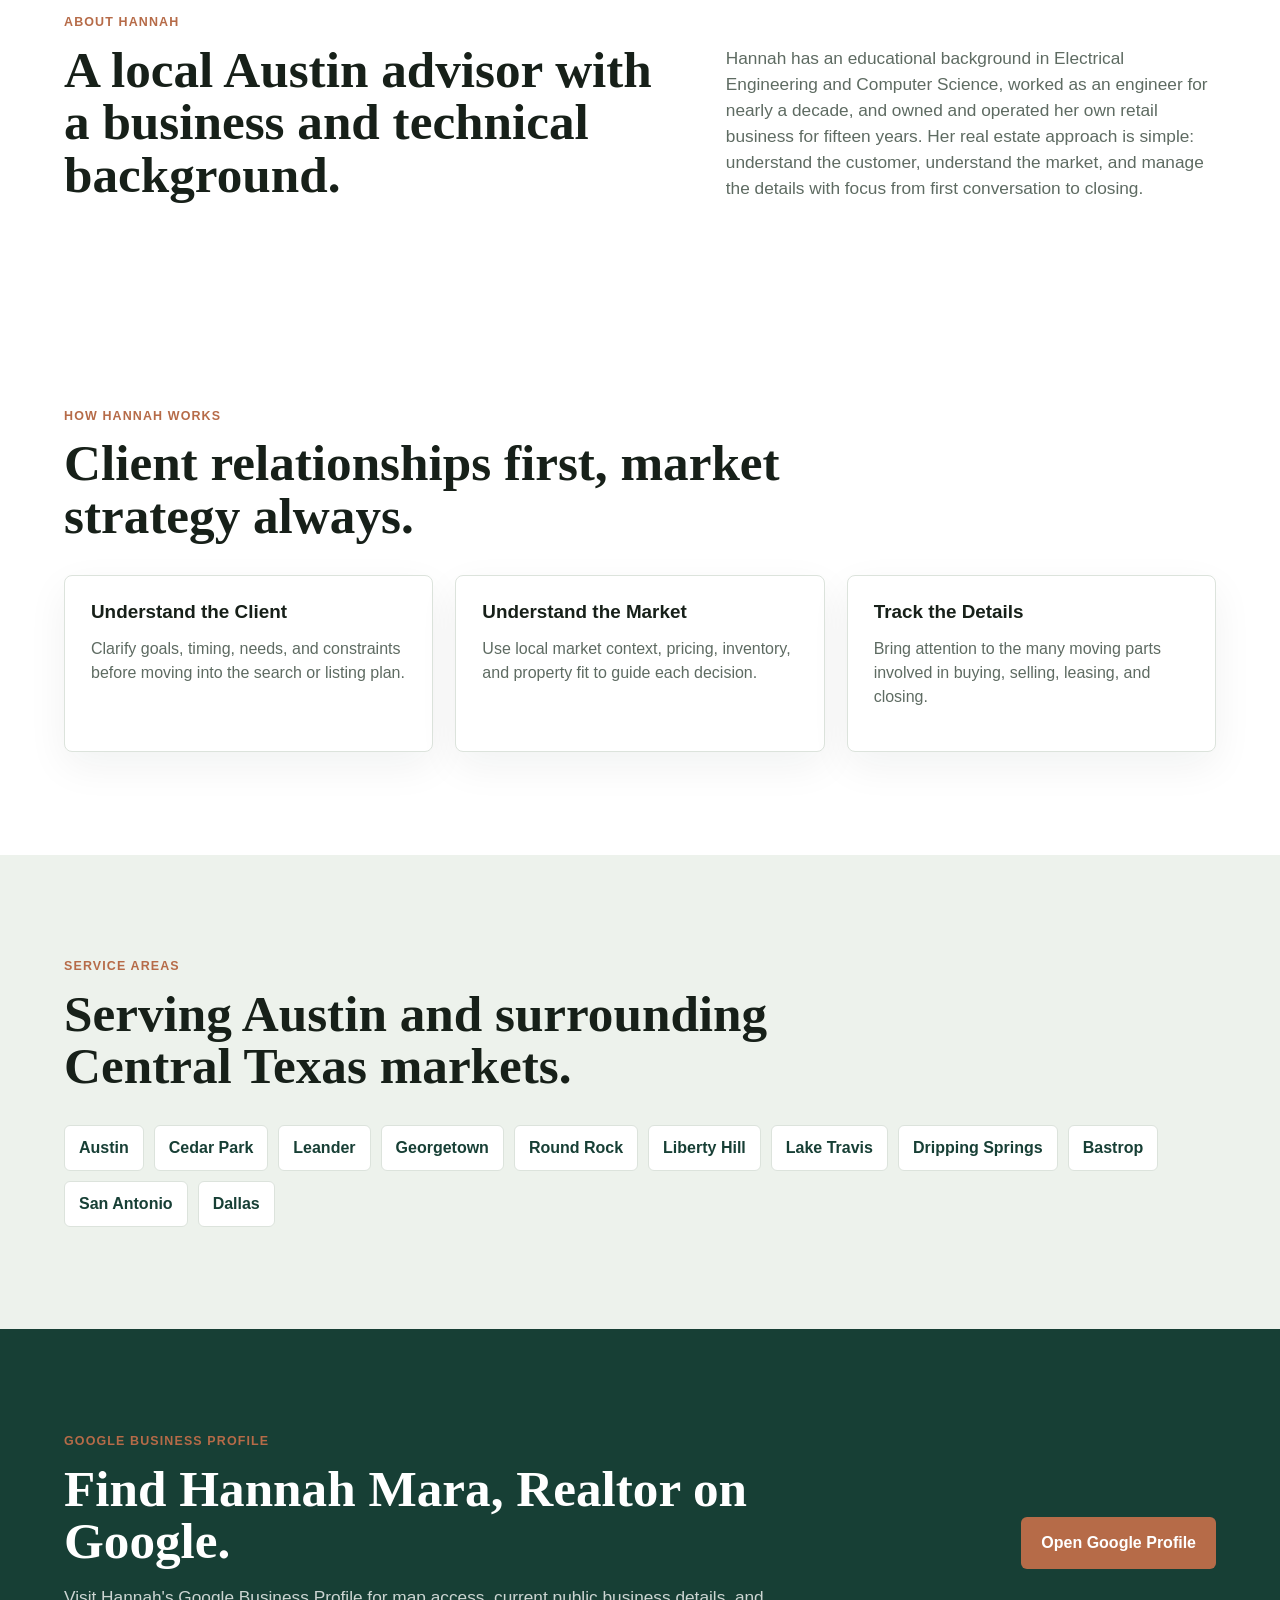
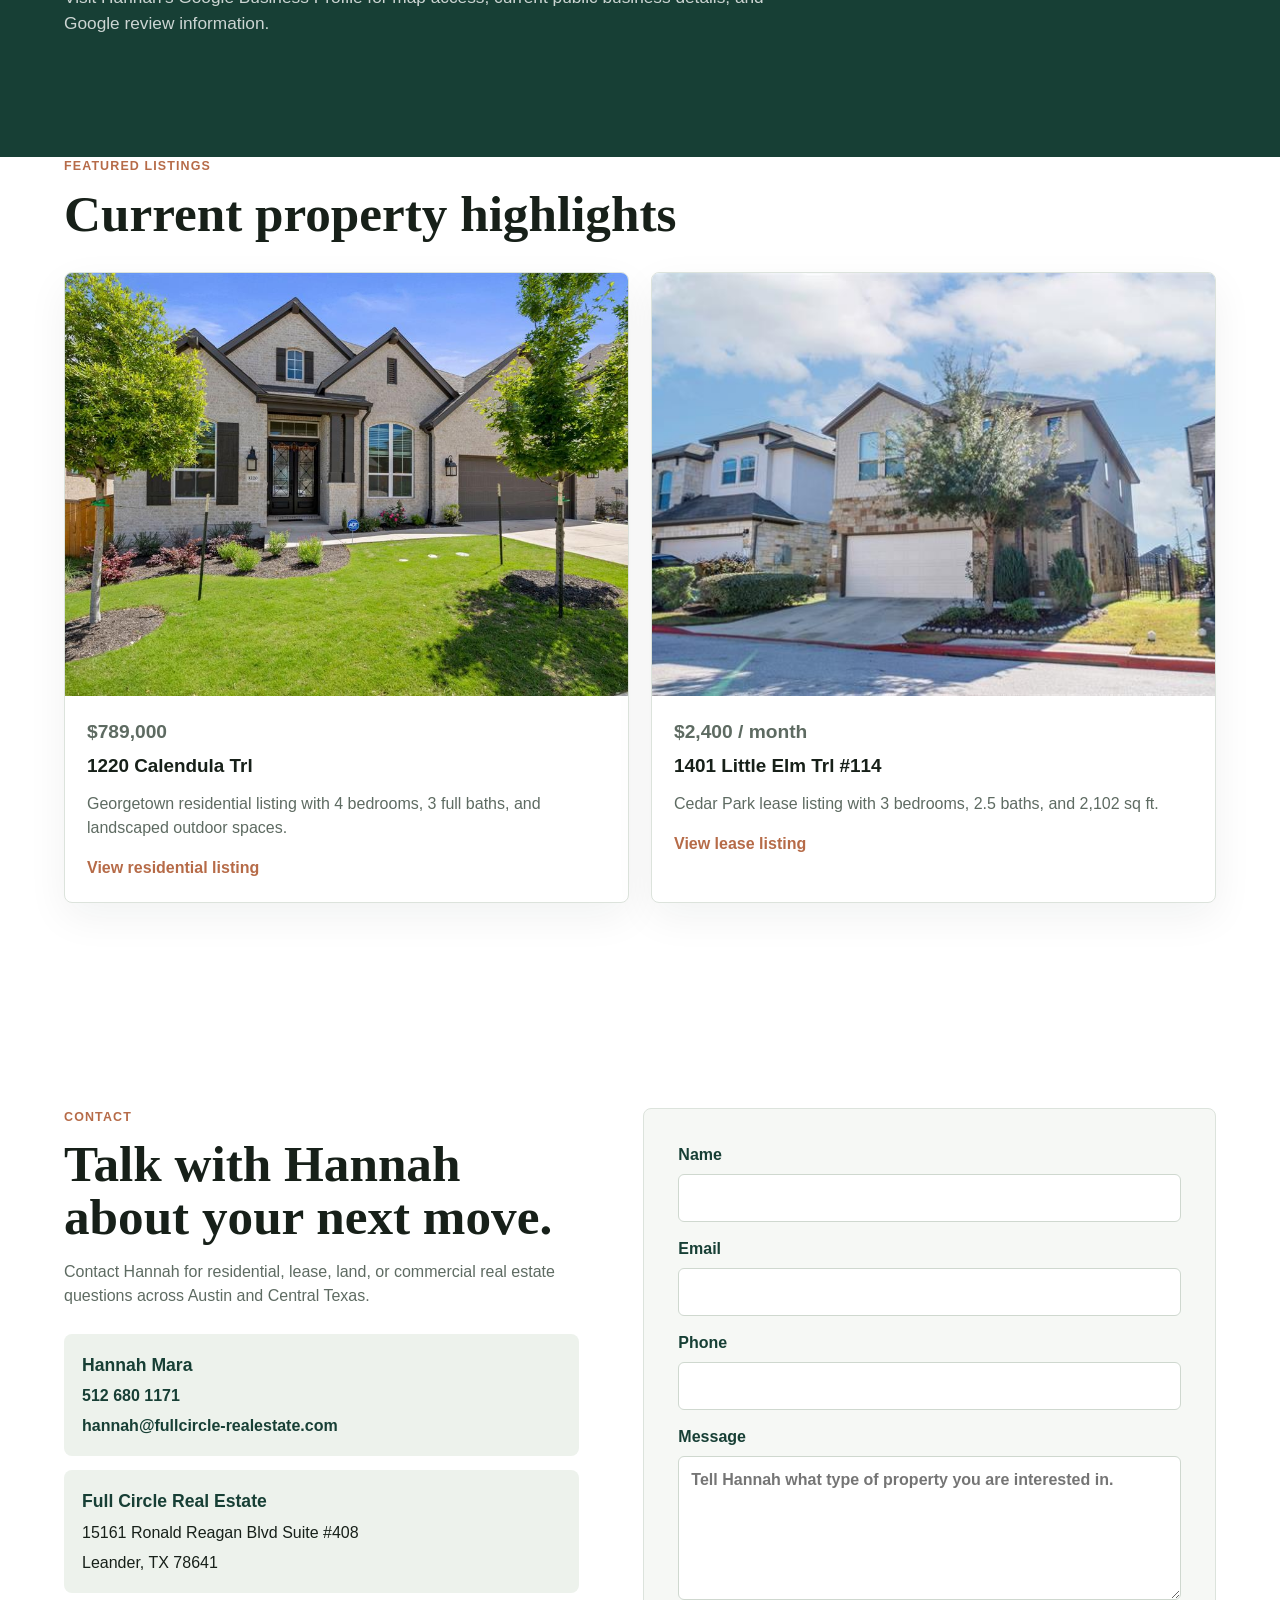
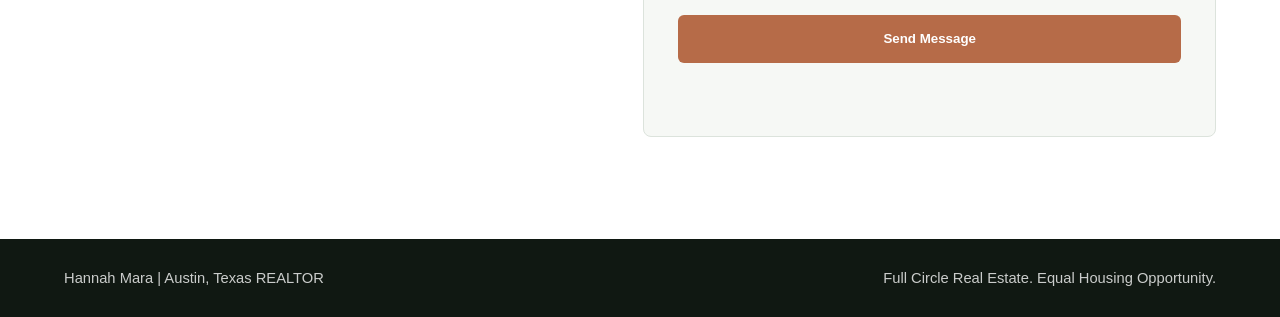
==== commit c4e89b5e: "Add Google Business Profile homepage link" ====
--- a/index.html
+++ b/index.html
@@ -140,6 +140,21 @@
         </div>
       </section>
 
+      <section class="section google-profile-section">
+        <div>
+          <p class="eyebrow">Google Business Profile</p>
+          <h2>Find Hannah Mara, Realtor on Google.</h2>
+          <p>
+            Visit Hannah's Google Business Profile for map access, current public
+            business details, and Google review information.
+          </p>
+        </div>
+        <a
+          class="button primary"
+          href="https://www.google.com/search?q=Hannah+Mara,+Realtor&stick=H4sIAAAAAAAA_-NgU1IxqEg1tzA2NjZLMzNPMrK0SLIyqDCyMLBMM0kzNEhNTTI2TTVcxCrikZiXl5ih4JtYlKijEJSamFOSXwQA68ZZXj8AAAA&hl=en&mat=CRj94S3PUYDHElYBTVDHng2Z-YeD6oE3rlTrWExdD7ySuEwgelsa66twkgljCdIxaJjwDzDQblvwz0q8Z6OfWhHE-b0DrfKZbGGxEOwnd5_NIWODwPyfdLkB6dN6zTIHtg&authuser=0"
+        >Open Google Profile</a>
+      </section>
+
       <section class="section featured-section">
         <div class="section-heading">
           <p class="eyebrow">Featured listings</p>
--- a/styles.css
+++ b/styles.css
@@ -482,6 +482,24 @@
   background: var(--sage);
 }
 
+.google-profile-section {
+  display: flex;
+  align-items: center;
+  justify-content: space-between;
+  gap: 28px;
+  background: var(--forest);
+  color: var(--white);
+}
+
+.google-profile-section > div {
+  max-width: 760px;
+}
+
+.google-profile-section p:not(.eyebrow) {
+  color: rgba(255, 255, 255, 0.78);
+  font-size: 1.08rem;
+}
+
 .area-list {
   display: flex;
   flex-wrap: wrap;
@@ -850,6 +868,11 @@
     align-items: start;
     flex-direction: column;
   }
+
+  .google-profile-section {
+    align-items: flex-start;
+    flex-direction: column;
+  }
 }
 
 @media (max-width: 640px) {
